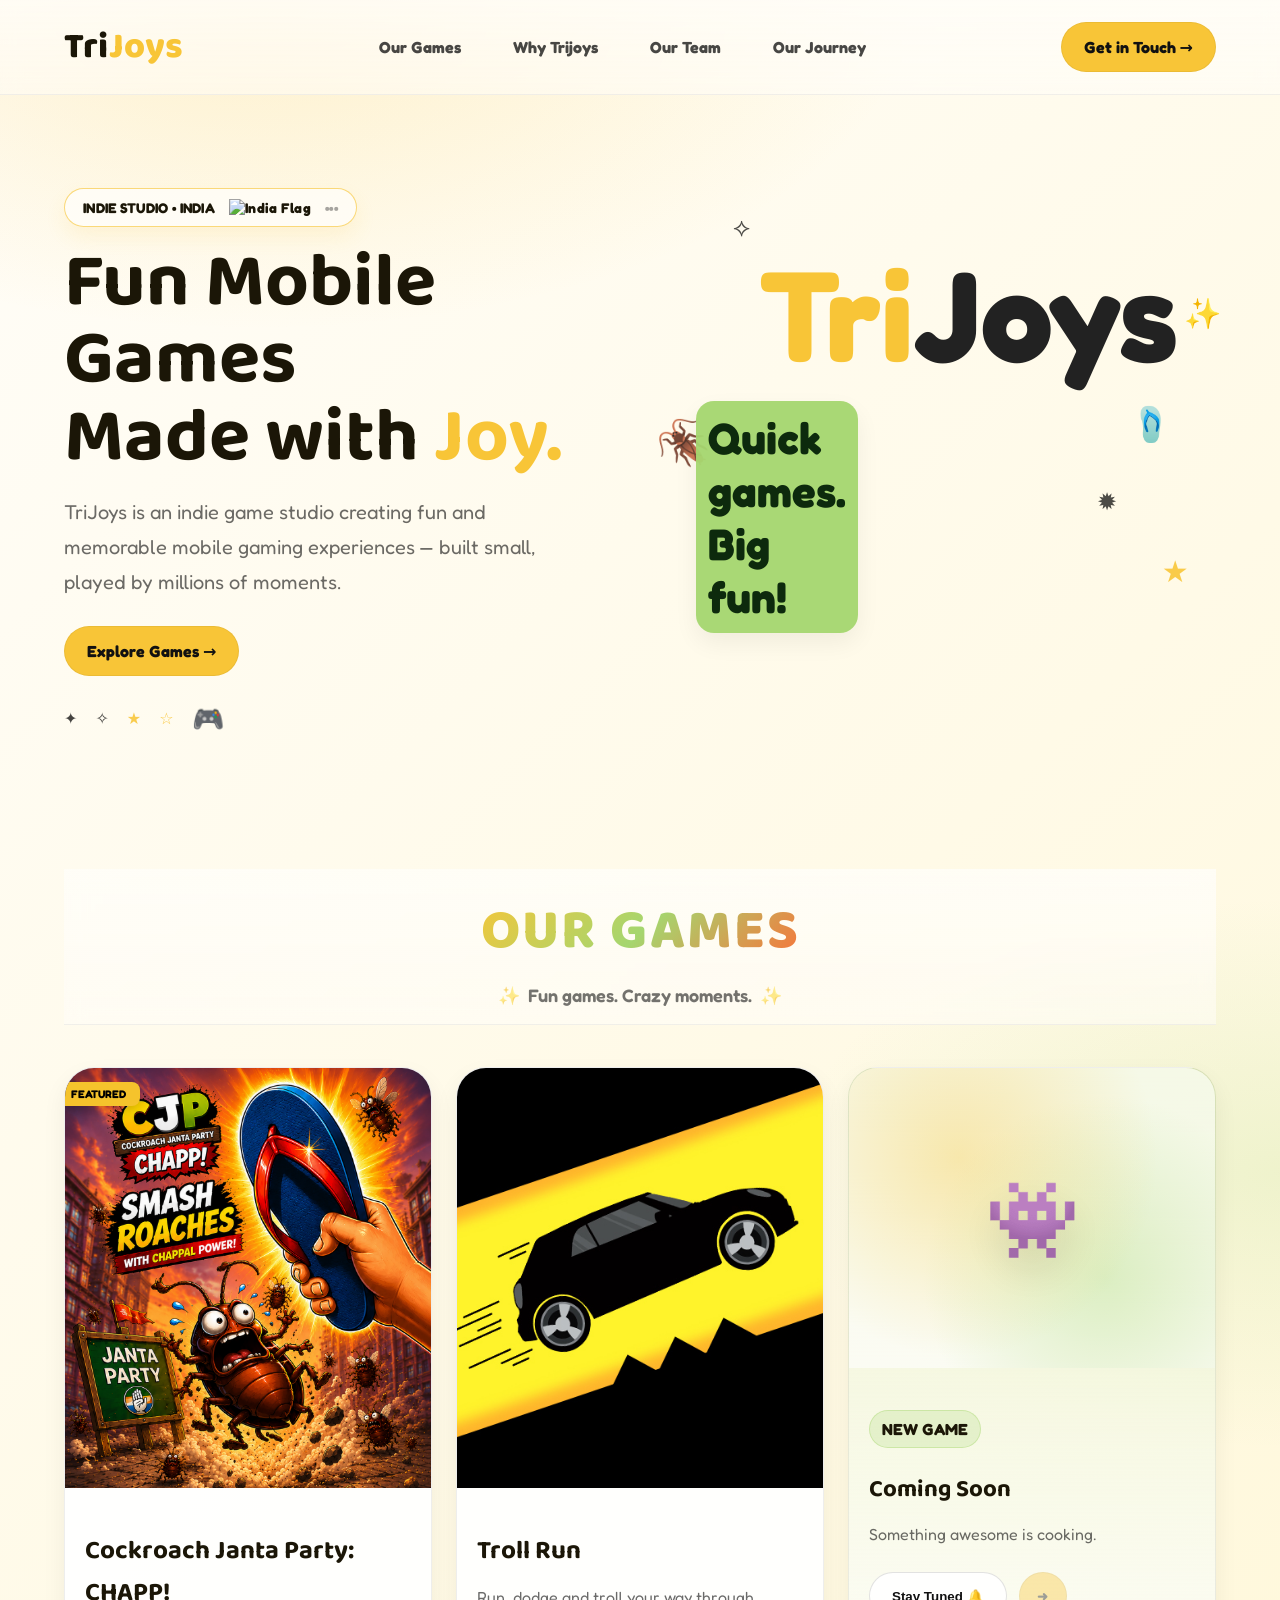
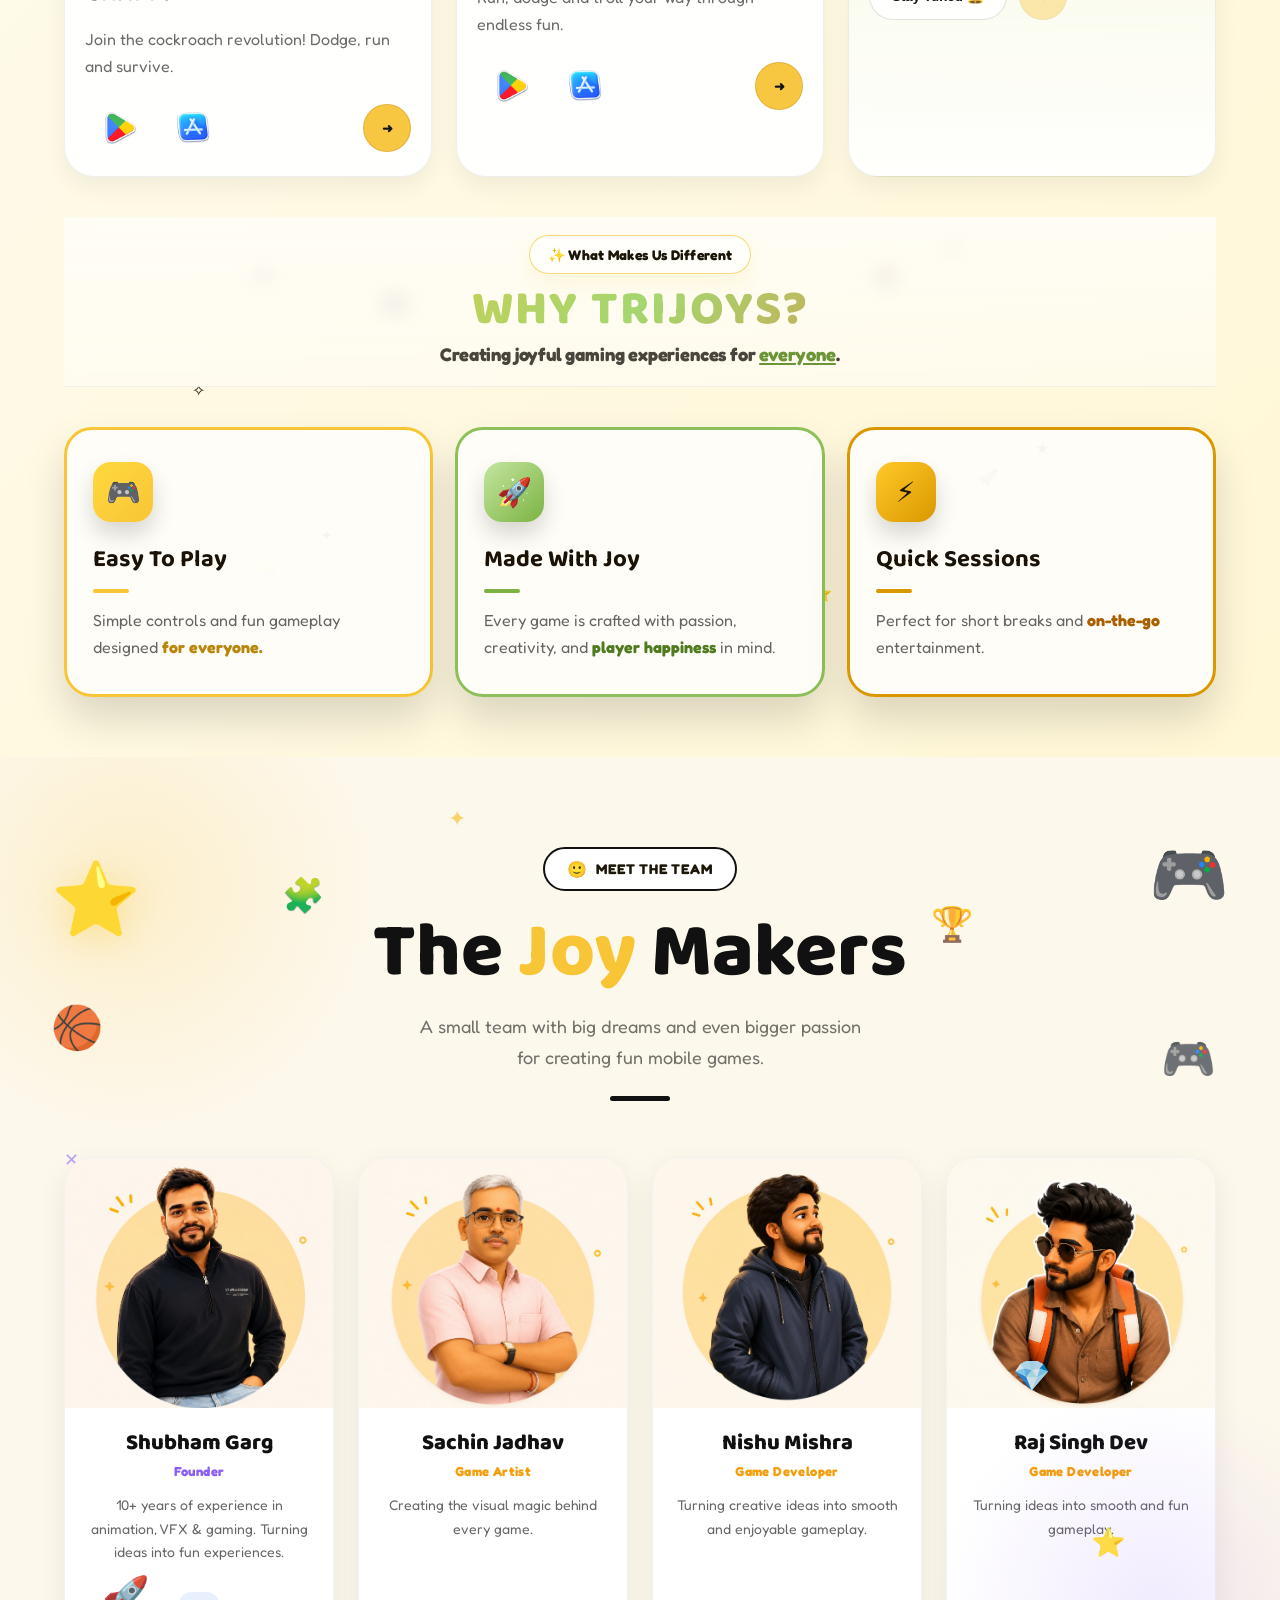
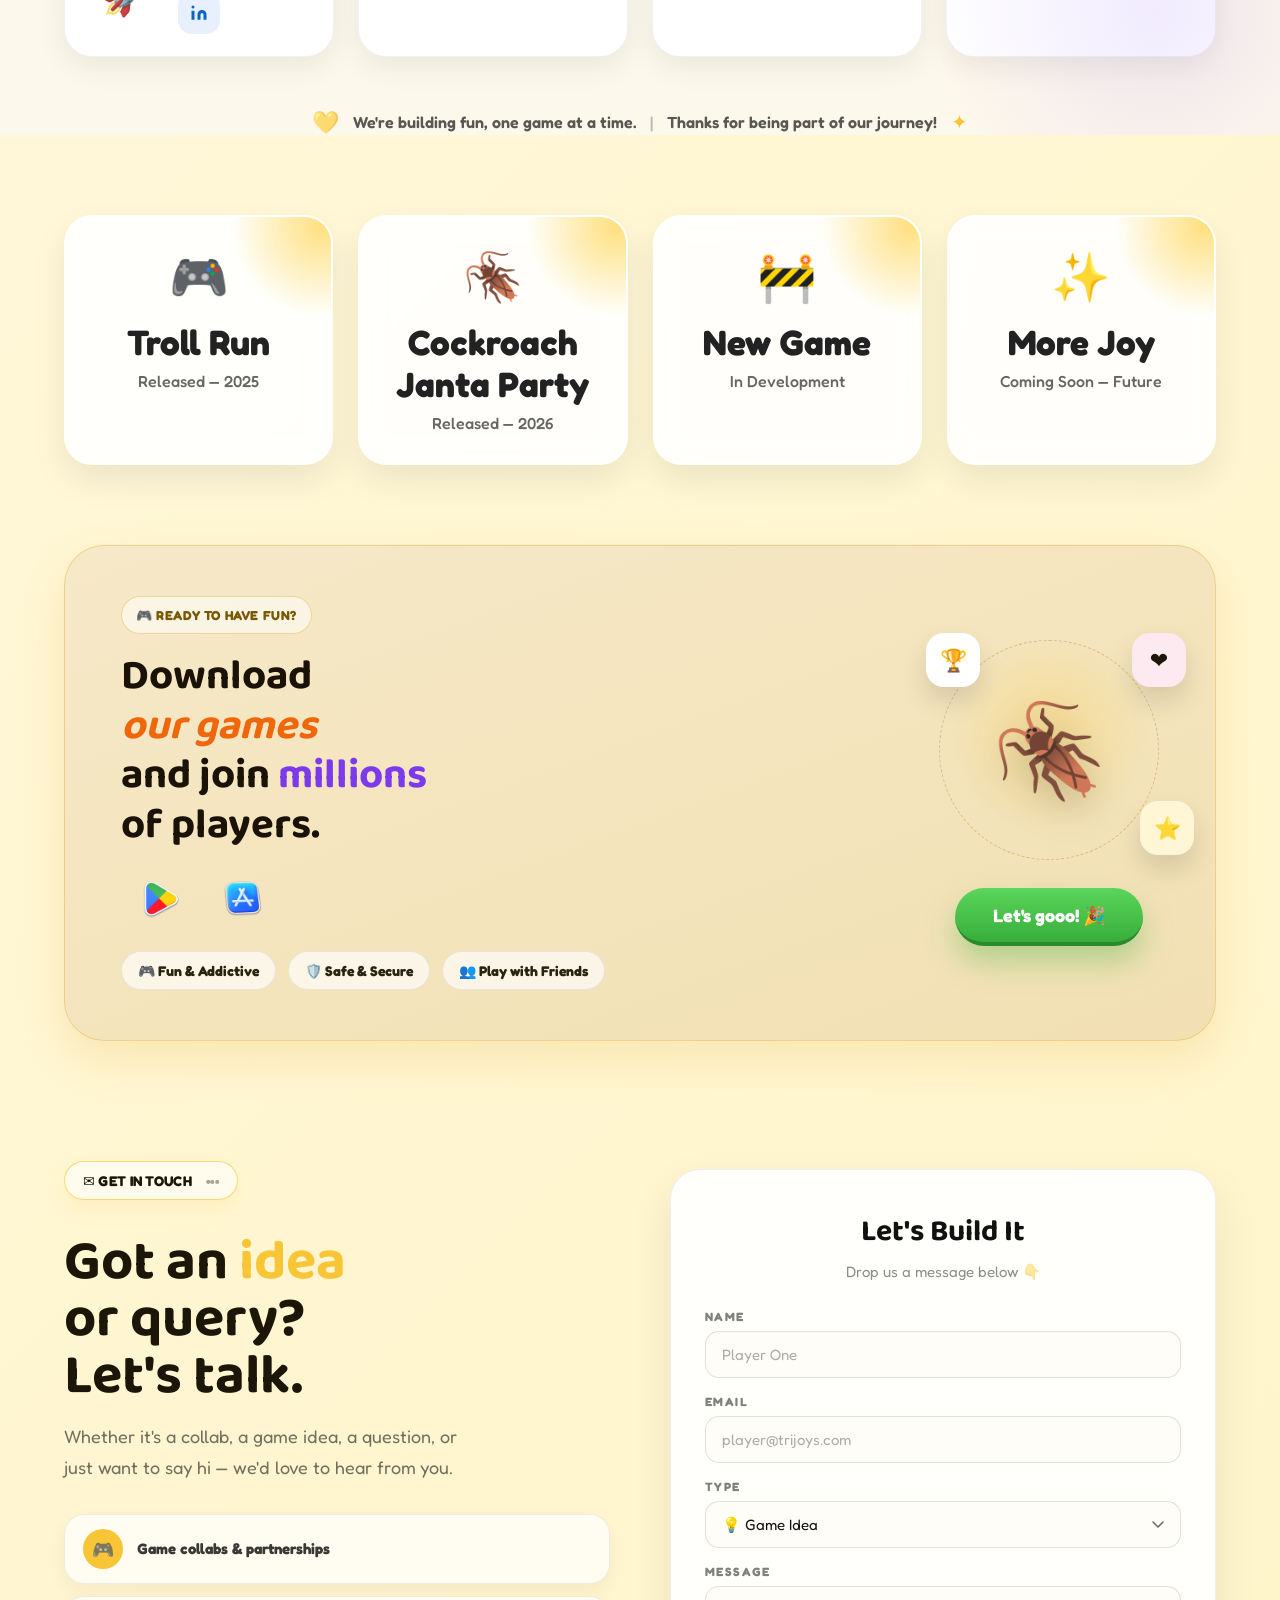
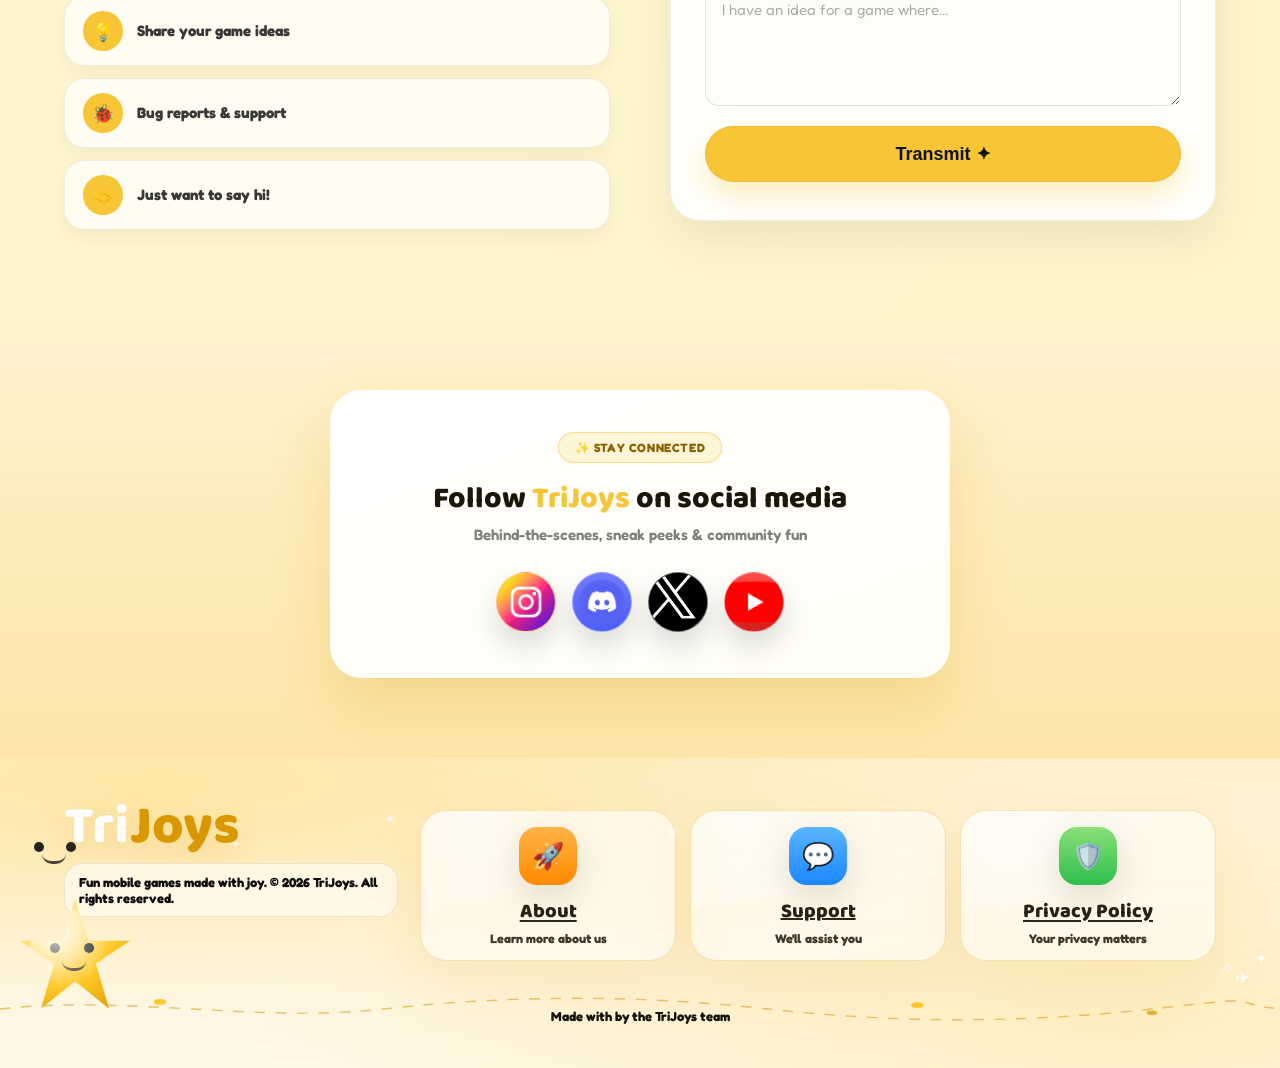
==== index.html @ 67539ba7 "Initial website upload" ====
<!DOCTYPE html>
<html lang="en">
<head>
  <meta charset="UTF-8" />
  <meta name="viewport" content="width=device-width, initial-scale=1.0" />
  <title>TriJoys — Fun Mobile Games Made with Joy</title>

  <meta name="description" content="TriJoys is an indie mobile game studio creating fun, quick games with big joy. Explore our featured games and join thousands of players." />
  <meta name="theme-color" content="#F8C537" />

  <link rel="stylesheet" href="css/style.css" />

  <link rel="preconnect" href="https://fonts.googleapis.com" />
  <link rel="preconnect" href="https://fonts.gstatic.com" crossorigin />
  <link href="https://fonts.googleapis.com/css2?family=Outfit:wght@400;500;600;700;800;900&family=Baloo+2:wght@400;500;600;700;800&family=Fredoka:wght@300;400;500;600;700&display=swap" rel="stylesheet" />
</head>
<body>
  <a class="skip-link" href="#games">Skip to content</a>

  <header>
    <div class="container navbar" aria-label="Primary navigation">
      <div class="logo" aria-label="TriJoys">
        Tri<span>Joys</span>
      </div>

      <nav class="menu" role="navigation">
        <a href="#games">Our Games</a>
        <a href="#why">Why Trijoys</a>
        <a href="#about-founder">Our Team</a>
        <a href="#stats-section">Our Journey</a>

        
      
      </nav>

      <a href="#contact-form" class="btn yellow nav-cta">Get in Touch →</a>
    </div>
  </header>

  <main>
    <section class="hero container" aria-label="TriJoys hero">
      <div class="hero-content" data-reveal>
      <div class="badge">
  INDIE STUDIO • INDIA
  <img src="https://flagcdn.com/w20/in.png" alt="India Flag" class="flag">
  <span class="badge-dots" aria-hidden="true">•••</span>
</div>

        <div class="hero-3d" aria-hidden="true">
          <div class="hero-3d-bg"></div>

          
        </div>

        <h1>
          Fun Mobile<br />
          Games<br />
          Made with <span class="joy">Joy.</span>
        </h1>


        <p>
          TriJoys is an indie game studio creating fun and memorable mobile
          gaming experiences — built small, played by millions of moments.
        </p>

        <div class="hero-buttons">
  <a href="#games" class="btn yellow">Explore Games →</a>
</div>

        <div class="hero-doodles" aria-hidden="true">
          <span class="sparkle s1">✦</span>
          <span class="sparkle s2">✧</span>
          <span class="star st1">★</span>
          <span class="star st2">☆</span>
          <span class="gamepad">🎮</span>
        </div>
      </div>

      <div class="hero-image" data-tilt data-reveal>
        
    <div class="hero-trijoys-logo">
        <span>Tri</span>Joys
    </div>

          <div class="floating cockroach">
            🪳
            <span class="bubble">Quick games. Big fun!</span>
          </div>

          <div class="floating slippers">🩴</div>
          <div class="floating starburst">✨</div>
          <div class="doodle doodle1">⟡</div>
          <div class="doodle doodle2">✹</div>
          <div class="doodle doodle3">★</div>
       
      </div>
    </section>

    <section id="games" class="games container" aria-label="Our games" data-reveal-group>
      <header class="section-head">
        <h2>OUR GAMES</h2>
        <p class="section-sub">Fun games. Crazy moments.</p>
      </header>

      <div class="games-grid">
        <article class="card game-card" aria-label="Cockroach Janta Party">
          <div class="card-art">
            <span class="featured-badge">Featured</span>
            <img src="assets/cjp.png" alt="Cockroach Janta Party artwork" />
          </div>
          <div class="card-body">
            <h3>Cockroach Janta Party: CHAPP!</h3>
            <p>Join the cockroach revolution! Dodge, run and survive.</p>

            <div class="stores">
              <a href="https://play.google.com/store/apps/details?id=com.Trijoys.CJP&pcampaignid=web_share" class="store-btn" aria-label="Get on Google Play">
                <img src="assets/ps.png" alt="Google Play" />
              </a>
              <a href="#" class="store-btn" aria-label="Download on the App Store">
                <img src="assets/ap.png" alt="App Store" />
              </a>
            </div>

            <div class="card-actions">
              <button class="circle-btn" aria-label="Open game">
                <span aria-hidden="true">➜</span>
              </button>
            </div>
          </div>
        </article>

        <article class="card game-card" aria-label="Troll Run">
          <div class="card-art">
            <img src="assets/Logo.jpg" alt="Troll Run artwork" />
          </div>
          <div class="card-body">
            <h3>Troll Run</h3>
            <p>Run, dodge and troll your way through endless fun.</p>

            <div class="stores">
              <a href="https://play.google.com/store/apps/details?id=com.Trijoys.TrollRun&pcampaignid=web_share" class="store-btn" aria-label="Get on Google Play">
                <img src="assets/ps.png" alt="Google Play" />
              </a>
              <a href="#" class="store-btn" aria-label="Download on the App Store">
                <img src="assets/ap.png" alt="App Store" />
              </a>
            </div>

            <div class="card-actions">
              <button class="circle-btn" aria-label="Open game">
                <span aria-hidden="true">➜</span>
              </button>
            </div>
          </div>
        </article>

        <article class="card game-card coming-soon" aria-label="New game coming soon">
          <div class="coming-art" aria-hidden="true">
            <div class="monster-silhouette">👾</div>
          </div>
          <div class="card-body coming-body">
            <div class="mini-tag">NEW GAME</div>
            <h3>Coming Soon</h3>
            <p>Something awesome is cooking.</p>

            <button class="btn white" type="button">Stay Tuned 🔔</button>

            <div class="card-actions">
              <button class="circle-btn" aria-label="Get notified">
                <span aria-hidden="true">➜</span>
              </button>
            </div>
          </div>
        </article>
      </div>
    </section>

    <section id="why" class="why" aria-label="Why TriJoys">
      <div class="why-glow" aria-hidden="true"></div>
      <div class="blob blob1"></div>
      <div class="blob blob2"></div>

      <div class="why-sparkles" aria-hidden="true">
        <span class="why-star ws1">★</span>
        <span class="why-star ws2">✦</span>
        <span class="why-star ws3">✧</span>
        <span class="why-star ws4">★</span>
        <span class="why-star ws5">✦</span>

        <span class="why-float wf1">🎮</span>
        <span class="why-float wf2">🕹️</span>
        <span class="why-float wf3">🚀</span>
        <span class="why-float wf4">💫</span>
        <span class="why-float wf5">⭐</span>
      </div>

      <div class="container">
        <header class="section-head center">
          <span class="badge why-badge">✨ What Makes Us Different</span>
          <h2 class="why-title">WHY <span class="grad-text">TRIJOYS?</span></h2>
          <p class="why-sub">Creating joyful gaming experiences for <span class="highlight">everyone</span>.</p>
        </header>

        <div class="why-grid">
          <div class="feature gold">
            <div class="feature-icon">🎮</div>
            <h3>Easy To Play</h3>
            <span class="accent-line"></span>
            <p>Simple controls and fun gameplay designed <span class="hl-gold">for everyone.</span></p>
          </div>

          <div class="feature green">
            <div class="feature-icon">🚀</div>
            <h3>Made With Joy</h3>
            <span class="accent-line"></span>
            <p>Every game is crafted with passion, creativity, and <span class="hl-green">player happiness</span> in mind.</p>
          </div>

          <div class="feature amber">
            <div class="feature-icon">⚡</div>
            <h3>Quick Sessions</h3>
            <span class="accent-line"></span>
            <p>Perfect for short breaks and <span class="hl-amber">on-the-go</span> entertainment.</p>
          </div>
        </div>
      </div>
    </section>

    <section id="about-founder" class="joy-makers-section" aria-label="Meet the team">
<span class="jm-float jm-ball">🏀</span>
<span class="jm-float jm-controller">🎮</span>
<span class="jm-float jm-rocket">🚀</span>
<span class="jm-float jm-star2">⭐</span>
<span class="jm-float jm-cube">🧩</span>
<span class="jm-float jm-trophy">🏆</span>

<span class="jm-float jm-gem">💎</span>
      <span class="jm-deco jm-star-left" aria-hidden="true">⭐</span>
      <span class="jm-deco jm-gamepad-right" aria-hidden="true">🎮</span>
      <span class="jm-deco jm-dot jm-dot1" aria-hidden="true"></span>
      <span class="jm-deco jm-dot jm-dot2" aria-hidden="true"></span>
      <span class="jm-deco jm-dot jm-dot3" aria-hidden="true"></span>
      <span class="jm-deco jm-dot jm-dot4" aria-hidden="true"></span>
      <span class="jm-deco jm-x jm-x1" aria-hidden="true">✕</span>
      <span class="jm-deco jm-x jm-x2" aria-hidden="true">✕</span>
      <span class="jm-deco jm-spark jm-spark1" aria-hidden="true">✦</span>
      <span class="jm-deco jm-spark jm-spark2" aria-hidden="true">✦</span>

      <div class="container">
        <div class="jm-header">
          <div class="jm-kicker">
            <span class="jm-kicker-emoji">🙂</span> MEET THE TEAM
          </div>
          <h2 class="jm-title">The <span class="jm-joy">Joy</span> Makers</h2>
          <p class="jm-sub">A small team with big dreams and even bigger passion<br>for creating fun mobile games.</p>
          <div class="jm-divider" aria-hidden="true"></div>
        </div>

        <div class="jm-grid">

          <div class="jm-card">
            <div class="jm-avatar-wrap">
              <img src="assets/1.jpeg" alt="Shubham Garg" class="jm-avatar" />
            </div>
            <div class="jm-card-body">
              <h3 class="jm-name">Shubham Garg</h3>
              <span class="jm-role" style="color:#8B5CF6;">Founder </span>
              <p class="jm-desc">10+ years of experience in animation, VFX &amp; gaming. Turning ideas into fun experiences.</p>
              <div class="jm-socials">
                <a href="https://www.linkedin.com/in/shubham-garg-95734810b?utm_source=share_via&utm_content=profile&utm_medium=member_ios" class="jm-social-btn jm-linkedin" aria-label="LinkedIn" target="_blank" rel="noopener">
                  <svg viewBox="0 0 24 24" fill="currentColor" width="18" height="18"><path d="M16 8a6 6 0 016 6v7h-4v-7a2 2 0 00-2-2 2 2 0 00-2 2v7h-4v-7a6 6 0 016-6zM2 9h4v12H2z"/><circle cx="4" cy="4" r="2"/></svg>
                </a>
              </div>
            </div>
          </div>

          <div class="jm-card">
            <div class="jm-avatar-wrap">
              <img src="assets/4.jpeg" alt="Sachin" class="jm-avatar" />
            </div>
            <div class="jm-card-body">
              <h3 class="jm-name">Sachin Jadhav
</h3>
              <span class="jm-role" style="color:#F59E0B;">Game Artist</span>
              <p class="jm-desc">Creating the visual magic behind every game.</p>
              <div class="jm-socials">
                
                
              </div>
            </div>
          </div>

          <div class="jm-card jm-card-featured">
            <div class="jm-avatar-wrap">
              <img src="assets/3.jpeg" alt="Nishu" class="jm-avatar" />
            </div>
            <div class="jm-card-body">
              <h3 class="jm-name">Nishu Mishra</h3>
              <span class="jm-role" style="color:#F59E0B;">Game Developer</span>
              <p class="jm-desc">Turning creative ideas into smooth and enjoyable gameplay.</p>
              <div class="jm-socials">
                
              </div>
            </div>
          </div>

          <div class="jm-card">
            <div class="jm-avatar-wrap">
              <img src="assets/2.jpeg" alt="Raj" class="jm-avatar" />
            </div>
            <div class="jm-card-body">
              <h3 class="jm-name">Raj Singh Dev</h3>
              <span class="jm-role" style="color:#F59E0B;">Game Developer</span>
              <p class="jm-desc">Turning ideas into smooth and fun gameplay.</p>
              <div class="jm-socials">
               
              </div>
            </div>
          </div>

          </div>

        <div class="jm-footer-bar">
          <span class="jm-footer-heart">💛</span>
          <span>We're building fun, one game at a time.</span>
          <span class="jm-footer-sep">|</span>
          <span>Thanks for being part of our journey!</span>
          <span class="jm-footer-spark">✦</span>
        </div>
      </div>
    </section>
    <section id="stats-section" class="stats-section" aria-label="TriJoys journey">
      <div class="stat-card">
        <div class="stat-emoji">🎮</div>
        <div class="stat-num">Troll Run</div>
        <div class="stat-plus">Released — 2025</div>
      </div>

      <div class="stat-card">
        <div class="stat-emoji">🪳</div>
        <div class="stat-num">Cockroach<br>Janta Party</div>
        <div class="stat-plus">Released — 2026</div>
      </div>

      <div class="stat-card">
        <div class="stat-emoji">🚧</div>
        <div class="stat-num">New Game</div>
        <div class="stat-plus">In Development</div>
      </div>

      <div class="stat-card">
        <div class="stat-emoji">✨</div>
        <div class="stat-num">More Joy</div>
        <div class="stat-plus">Coming Soon — Future</div>
      </div>
    </section>

    <section class="cta container" aria-label="Download games call to action" data-reveal>
      <div class="cta-copy">
        <div class="cta-kicker">🎮 READY TO HAVE FUN?</div>
        <h2>
          Download<br>
          <span class="cta-orange">our games</span><br>
          and join <span class="cta-purple">millions</span><br>
          of players.
        </h2>
        <div class="stores stores-cta">
          <a href="#" class="store-btn" aria-label="Get on Google Play">
            <img src="assets/ps.png" alt="Google Play" />
          </a>
          <a href="#" class="store-btn" aria-label="Download on the App Store">
            <img src="assets/ap.png" alt="App Store" />
          </a>
        </div>

        <div class="cta-features">
          <span class="cta-feature">🎮 Fun &amp; Addictive</span>
          <span class="cta-feature">🛡️ Safe &amp; Secure</span>
          <span class="cta-feature">👥 Play with Friends</span>
        </div>
      </div>

      <div class="cta-mascot-wrap">
        <div class="cta-mascot" aria-hidden="true">
          <div class="mascot">🪳</div>
          <div class="float-badge fb-trophy">🏆</div>
          <div class="float-badge fb-heart">❤️</div>
          <div class="float-badge fb-star">⭐</div>
        </div>

        <a href="#games" class="cta-go">Let's gooo! 🎉</a>
      </div>
    </section>

    <section id="contact-form" class="contact-section container" aria-label="Contact TriJoys">
      <div class="contact-inner">

        <div class="contact-left" data-reveal>
          <div class="badge">✉️ GET IN TOUCH <span class="badge-dots">•••</span></div>
          <h2>Got an <span class="joy">idea</span><br>or query?<br>Let's talk.</h2>
          <p>Whether it's a collab, a game idea, a question, or just want to say hi — we'd love to hear from you.</p>

          <div class="contact-info-row">
            <div class="contact-info-item">
              <div class="ci-icon">🎮</div>
              <span>Game collabs &amp; partnerships</span>
            </div>
            <div class="contact-info-item">
              <div class="ci-icon">💡</div>
              <span>Share your game ideas</span>
            </div>
            <div class="contact-info-item">
              <div class="ci-icon">🐞</div>
              <span>Bug reports &amp; support</span>
            </div>
            <div class="contact-info-item">
              <div class="ci-icon">🤝</div>
              <span>Just want to say hi!</span>
            </div>
          </div>
        </div>

        <div class="contact-card" data-reveal>
          <h3>Let's Build It</h3>
          <p class="contact-card-sub">Drop us a message below 👇</p>

          <div id="contact-success" class="contact-success" style="display:none;">
            <div class="success-icon">🎉</div>
            <h4>Message Transmitted!</h4>
            <p>Thanks for reaching out — Shubham will get back to you soon.</p>
          </div>

          <div id="contact-fields">
            <label class="cf-label" for="cf-name">Name</label>
            <input class="cf-input" id="cf-name" type="text" placeholder="Player One" required />

            <label class="cf-label" for="cf-email">Email</label>
            <input class="cf-input" id="cf-email" type="email" placeholder="player@trijoys.com" required />

            <label class="cf-label" for="cf-type">Type</label>
            <select class="cf-input cf-select" id="cf-type">
              <option value="Idea">💡 Game Idea</option>
              <option value="Query">❓ General Query</option>
              <option value="Collab">🤝 Collaboration</option>
              <option value="Bug">🐞 Bug Report</option>
              <option value="Other">✉️ Other</option>
            </select>

            <label class="cf-label" for="cf-message">Message</label>
            <textarea class="cf-input cf-textarea" id="cf-message" placeholder="I have an idea for a game where..." required></textarea>

            <div class="cf-error" id="cf-error" style="display:none;">Please fill in all fields before transmitting.</div>

            <button class="btn yellow cf-submit" id="cf-btn" type="button" onclick="transmitMessage()">
              Transmit ✦
            </button>
          </div>
        </div>

      </div>
    </section>
    </main>
<section class="social-banner" aria-label="Follow TriJoys on social media">
  <div class="social-banner-box">
    <span class="social-banner-kicker">✨ STAY CONNECTED</span>
    <h3 class="social-banner-title">Follow <span class="joy">TriJoys</span> on social media</h3>
    <p class="social-banner-sub">Behind-the-scenes, sneak peeks &amp; community fun</p>

    <div class="social-banner-icons">
      <a href="https://www.instagram.com/trijoysgames?utm_source=qr" class="social-btn s-instagram" aria-label="Instagram" target="_blank" rel="noopener">
        <img src="assets/instagram.png" alt="" />
      </a>
      <a href="https://discord.gg/AEKZzGECy" class="social-btn s-discord" aria-label="Discord" target="_blank" rel="noopener">
        <img src="assets/discord.png" alt="" />
      </a>
      <a href="https://x.com/trijoysstudio?s=11&t=XOsL5dLUjHVn2_6w5V9Z0A" class="social-btn s-x" aria-label="X" target="_blank" rel="noopener">
        <img src="assets/X.png" alt="" />
      </a>
      <a href="https://youtube.com/@trijoys?si=FB_z81JFDtcihHv7" class="social-btn s-youtube" aria-label="YouTube" target="_blank" rel="noopener">
        <img src="assets/youtube.png" alt="" />
      </a>
    </div>
  </div>
</section>
  <footer id="site-footer" aria-label="Footer" class="sunny-footer">
    <div class="sunny-wrap">
      <span class="sp p1" aria-hidden="true">✦</span>
      <span class="sp p2" aria-hidden="true">✧</span>
      <span class="sp p3" aria-hidden="true">★</span>
      <span class="sp p4" aria-hidden="true">✦</span>

      <div class="mascot-left" aria-hidden="true">
        <div class="star-mascot">
          <div class="star-face">
            <span class="star-eye" style="left:30px; top:44px"></span>
            <span class="star-eye" style="left:64px; top:44px"></span>
            <span class="star-mouth"></span>
          </div>
        </div>
      </div>

      <div class="star-face">
        <span class="star-eye" style="left:34px; top:50px"></span>
        <span class="star-eye" style="left:66px; top:50px"></span>
        <span class="star-mouth"></span>
      </div>

      <div class="mascot-right" aria-hidden="true">
        <div class="paper-plane">✈</div>
        <div class="near-spark sA">✦</div>
        <div class="near-spark sB">✧</div>
      </div>

      <div class="container">
        <div class="sunny-grid">
          <div class="brand-block">
            <div class="brand-logo">
              <span class="brand-tri">Tri</span><span class="brand-joys">Joys</span>
            </div>
            <div class="brand-tag">
              Fun mobile games made with joy. © <span id="year">2026</span> TriJoys. All rights reserved.
            </div>
          </div>

          <div class="badge-row" role="navigation" aria-label="Footer links">

            <div class="icon-badge">
              <div class="icon-circle b-orange">🚀</div>
              <div class="icon-head"><a href="about.html">About</a></div>
              <div class="icon-sub">Learn more about us</div>
            </div>

            <a href="https://mail.google.com/mail/?view=cm&amp;to=founder@trijoys.com&amp;su=TriJoys+Support" target="_blank" rel="noopener" class="icon-badge icon-badge-clickable" aria-label="Get support — opens Gmail">
              <div class="icon-circle b-blue">💬</div>
              <div class="icon-head"><u>Support</u></div>
              <div class="icon-sub">We'll assist you</div>
            </a>

            <div class="icon-badge">
              <div class="icon-circle b-green">🛡️</div>
              <div class="icon-head"><a href="privacy.html">Privacy Policy</a></div>
              <div class="icon-sub">Your privacy matters</div>
            </div>

            

          </div>

          </div>

        <svg class="wavy-line" viewBox="0 0 1200 80" preserveAspectRatio="none" aria-hidden="true">
          <path d="M0 40 C 120 10, 240 70, 360 40 S 600 10, 720 40 S 960 70, 1080 40 S 1140 25, 1200 40" fill="none" stroke="#D99800" stroke-width="3" stroke-dasharray="10 10" opacity="0.55"/>
          <circle cx="150" cy="25" r="6" fill="#FFC929"/>
          <circle cx="520" cy="55" r="5" fill="#FFF8E7" opacity="0.9"/>
          <circle cx="860" cy="32" r="6" fill="#FFC929"/>
          <circle cx="1080" cy="48" r="5" fill="#D99800" opacity="0.7"/>
        </svg>

        <div class="footer-credit">
          Made with <span class="heart"></span> by the TriJoys team
        </div>
      </div>
    </div>
  </footer>

  <script>document.getElementById('year').textContent = new Date().getFullYear();</script>
  <script src="js/script.js"></script>

  <script src="https://cdn.jsdelivr.net/npm/@emailjs/browser@4/dist/email.min.js"></script>
  <script>
    var EMAILJS_PUBLIC_KEY  = 'fcZME6Z0Zyjw0skA8';
    var EMAILJS_SERVICE_ID  = 'service_ox9bxql';
    var EMAILJS_TEMPLATE_ID = 'template_4qlhfvr';

    emailjs.init({ publicKey: EMAILJS_PUBLIC_KEY });

    function transmitMessage() {
      var name    = document.getElementById('cf-name').value.trim();
      var email   = document.getElementById('cf-email').value.trim();
      var message = document.getElementById('cf-message').value.trim();
      var errEl   = document.getElementById('cf-error');
      var btn     = document.getElementById('cf-btn');

      if (!name || !email || !message) {
        errEl.textContent = 'Please fill in all fields before transmitting.';
        errEl.style.display = 'block';
        return;
      }

      if (!/^[^\s@]+@[^\s@]+\.[^\s@]+$/.test(email)) {
        errEl.textContent = 'Please enter a valid email address.';
        errEl.style.display = 'block';
        return;
      }

      errEl.style.display = 'none';

      btn.textContent = 'Transmitting... ⏳';
      btn.disabled = true;
      btn.style.opacity = '0.75';

      var templateParams = {
        title:   'New Contact Message',
        name:    name,
        email:   email,
        time:    new Date().toLocaleString(),
        message: message
      };

      emailjs.send(EMAILJS_SERVICE_ID, EMAILJS_TEMPLATE_ID, templateParams)
        .then(function() {
          document.getElementById('contact-fields').style.display = 'none';
          document.getElementById('contact-success').style.display = 'flex';
        })
        .catch(function(error) {
          btn.textContent = 'Transmit ✦';
          btn.disabled = false;
          btn.style.opacity = '1';
          errEl.textContent = 'Oops! Something went wrong. Please try again or email us directly at founder@trijoys.com';
          errEl.style.display = 'block';
          console.error('EmailJS error:', error);
        });
    }
  </script>

</body>
</html>
---- css/style.css ----
@import url('https://fonts.googleapis.com/css2?family=Baloo+2:wght@400;500;600;700;800&family=Fredoka:wght@300;400;500;600;700&display=swap');

:root{
  --bg: #FFFDF8;
  --primary: #F8C537;
  --secondary: #A5D66F;
  --ink: #111;
  --muted: #5a5a5a;
  --card: #ffffff;
  --shadow: 0 18px 45px rgba(17,17,17,.08);
  --shadow-soft: 0 10px 25px rgba(0,0,0,.06);
  --radius-xl: 40px;
  --radius-lg: 30px;
  --radius-md: 20px;
  --radius-sm: 16px;
}

*{ box-sizing: border-box; margin: 0; padding: 0; }

hhtml{ scroll-behavior: smooth; }
#games,
#about-founder{
  scroll-margin-top: 40px;
}

#why {
  scroll-margin-top: 0px; 
}

#stats-section{
  scroll-margin-top: 200px;
}
body{
  font-family: 'Fredoka', system-ui, -apple-system, Segoe UI, Roboto, Arial, sans-serif;
  background: radial-gradient(1200px 600px at 20% 0%, rgba(248,197,55,.22), transparent 55%),
              radial-gradient(900px 500px at 100% 20%, rgba(165,214,111,.18), transparent 55%),
              linear-gradient(135deg, #fffdf8, #fff7d6, #fff4c7);
  color: var(--ink);
  overflow-x: hidden;
}

img{ max-width: 100%; height: auto; }

.container{
  width: 90%;
  max-width: 1200px;
  margin: 0 auto;
}

.skip-link{
  position: absolute;
  left: -999px;
  top: 10px;
  background: var(--primary);
  color: #111;
  padding: 12px 16px;
  border-radius: 999px;
  z-index: 1000;
  font-weight: 800;
}
.skip-link:focus{ left: 16px; }
/* ===== LOGO SCENE HERO ===== */
.badge-color-dots {
  display: inline-flex; gap: 5px; align-items: center;
}
.bcd { width: 9px; height: 9px; border-radius: 50%; }
.bcd1 { background: #FF6B9D; }
.bcd2 { background: #A855F7; }
.bcd3 { background: #22C55E; }

.logo-scene {
  width: min(520px, 100%);
  height: 460px;
  position: relative;
}

/* Pastel circles */
.lsc-circle { position: absolute; border-radius: 50%; }
.lsc-c1 { width:165px;height:165px;background:#F5E6B2;top:18px;left:75px;  animation:bob 6s ease-in-out infinite; }
.lsc-c2 { width:122px;height:122px;background:#D4EDBA;top:38px;left:220px; animation:bob 5s ease-in-out infinite .4s; }
.lsc-c3 { width:134px;height:134px;background:#E8D5F5;bottom:55px;right:75px; animation:bob 7s ease-in-out infinite .6s; }
.lsc-c4 { width:82px; height:82px; background:#D4EDBA;bottom:18px;left:135px; animation:bob 5.5s ease-in-out infinite .2s; }
.lsc-c5 { width:58px; height:58px; background:#F5E6B2;bottom:105px;left:55px; animation:bob 4.5s ease-in-out infinite 1s; }

/* Big logo */
/* FIND THIS: */
.lsc-logo-wrap {
  position: absolute;
  bottom: 105px; left: 50%; transform: translateX(-46%);
  z-index: 5;
  animation: bob 5s ease-in-out infinite .3s;
}
.lsc-logo {
  font-family: 'Baloo 2', cursive;
  font-weight: 900;
  font-size: 100px;
  line-height: 1;
  letter-spacing: -2px;
  white-space: nowrap;
}
.lsc-tri  { color: #111; }
.lsc-joys { color: #F8C537; }

/* REPLACE WITH: */
.lsc-logo-wrap {
  position: absolute;
  top: 50%;
  left: 50%;
  transform: translate(-42%, -38%);
  z-index: 5;
  animation: bob 5s ease-in-out infinite .3s;
  text-align: center;
}
.lsc-logo {
  font-family: 'Baloo 2', cursive;
  font-weight: 900;
  font-size: 118px;
  line-height: 1;
  letter-spacing: -3px;
  white-space: nowrap;
  filter: drop-shadow(0 6px 0 rgba(0,0,0,0.08));
}
.lsc-tri  {
  color: #111;
  -webkit-text-stroke: 2px rgba(255,255,255,0.4);
  paint-order: stroke fill;
}
.lsc-joys {
  color: #F8C537;
  -webkit-text-stroke: 2px rgba(255,255,255,0.5);
  paint-order: stroke fill;
  text-shadow: 0 8px 24px rgba(248,197,55,0.45);
}
.lsc-gem  { font-size: 28px; vertical-align: super; margin-left: 2px; }
.lsc-logo-star { font-size: 30px; position: absolute; top: -16px; left: 200px; }
.lsc-shine {
  position: absolute; font-size: 24px; color: #F8C537;
  font-weight: 900; animation: bob 3s ease-in-out infinite;
}
.lsc-sh1 { left: -24px; top: 50%; transform: translateY(-50%); }
.lsc-sh2 { right: -28px; top: 50%; transform: translateY(-50%); }

/* Floating objects */
.lsc-obj { position: absolute; z-index: 6; pointer-events: none; animation: bob 4s ease-in-out infinite; }
.lo-ctrl  { font-size: 64px; top: 6px;   right: 0;    animation-delay: .2s; }
.lo-bball { font-size: 56px; top: 58px;  left: 16px;  animation-delay: .5s; }
.lo-bug   { font-size: 54px; bottom: 48px; left: 76px; animation-delay: .8s; }
.lo-slip  { font-size: 52px; bottom: 38px; right: 55px; animation-delay: .4s; }

/* Scattered dots */
.lsc-dot { position: absolute; border-radius: 50%; z-index: 4; animation: bob 5s ease-in-out infinite; }
.ld1 { width:10px;height:10px;background:#A855F7;top:118px;left:48px;  animation-delay:.3s; }
.ld2 { width:8px; height:8px; background:#22C55E;top:198px;left:178px; animation-delay:.7s; }
.ld3 { width:10px;height:10px;background:#FF6B9D;top:78px; right:118px; animation-delay:.1s; }
.ld4 { width:8px; height:8px; background:#F8C537;bottom:138px;right:18px; animation-delay:.9s; }
.ld5 { width:7px; height:7px; background:#60C8F5;bottom:78px;right:158px; animation-delay:.5s; }
.ld6 { width:9px; height:9px; background:#FF6B9D;bottom:198px;left:28px; animation-delay:1.1s; }

/* Mini stars */
.lsc-star { position: absolute; z-index: 4; animation: bob 4.5s ease-in-out infinite; }
.ls1 { font-size:16px;color:#FF6B9D;top:48px; left:168px; animation-delay:.3s; }
.ls2 { font-size:14px;color:#F8C537;top:28px; right:158px; animation-delay:.7s; }
.ls3 { font-size:18px;color:#A855F7;top:158px;right:38px;  animation-delay:.4s; }
.ls4 { font-size:13px;color:#22C55E;bottom:158px;right:108px; animation-delay:.9s; }
.ls5 { font-size:20px;color:#F8C537;bottom:98px; right:28px; animation-delay:1.2s; }
.ls6 { font-size:14px;color:#60C8F5;top:278px; left:38px;  animation-delay:.6s; }

@media (max-width: 980px) {
  .logo-scene { height: 360px; }
  .lsc-logo { font-size: 72px; }
  .lo-ctrl { font-size: 48px; } .lo-bball { font-size: 42px; }
  .lo-bug  { font-size: 40px; } .lo-slip  { font-size: 38px; }
}
@media (max-width: 520px) {
  .logo-scene { height: 280px; }
  .lsc-logo { font-size: 52px; }
}
/* ===== END LOGO SCENE ===== */


h1,h2,h3{ font-family: 'Baloo 2', cursive; }

a{ color: inherit; }

header{
  padding: 18px 0;
  position: sticky;
  top: 0;
  z-index: 20;
  backdrop-filter: blur(10px);
  background: linear-gradient(to bottom, rgba(255,253,248,.85), rgba(255,253,248,.55));
  border-bottom: 1px solid rgba(17,17,17,.06);
}

.navbar{
  display: flex;
  justify-content: space-between;
  align-items: center;
  gap: 18px;
}

.menu{
  display: flex;
  gap: 28px;
  align-items: center;
}

.menu a{
  text-decoration: none;
  font-weight: 700;
  color: rgba(0,0,0,.72);
  padding: 10px 12px;
  border-radius: 999px;
  transition: transform .15s ease, background .15s ease;
}
.menu a:hover{
  background: rgba(248,197,55,.18);
  transform: translateY(-1px);
}

.btn{
  padding: 14px 22px;
  border-radius: 999px;
  text-decoration: none;
  font-weight: 800;
  display: inline-flex;
  align-items: center;
  gap: 10px;
  border: 1px solid transparent;
  transition: transform .18s ease, box-shadow .18s ease, background .18s ease;
}

.btn:hover{
  transform: translateY(-2px) scale(1.01);
  box-shadow: 0 14px 28px rgba(0,0,0,.08);
}

.btn:active{ transform: translateY(-1px) scale(.99); }

.btn.yellow{
  background: var(--primary);
  color: #111;
  border-color: rgba(0,0,0,.05);
}

.btn.white{
  background: rgba(255,255,255,.9);
  border-color: rgba(17,17,17,.12);
  color: #111;
}

/* HERO */
./* ================= HERO ================= */

.hero{
  display:flex;
  align-items:center;
  justify-content:space-between;
  gap:54px;
  padding:68px 0 36px;
  position:relative;
}

.hero-content{
  position:relative;
  flex:1;
  z-index:2;
}

/* HERO BRAND LOGO */
.hero-brand-logo{
  font-family:'Baloo 2',cursive;
  font-weight:900;
  font-size:52px;
  line-height:1;
  letter-spacing:-1px;
  margin-bottom:14px;
  color:#111;
}

.hero-brand-logo span{
  color:var(--primary);
  text-shadow:0 4px 18px rgba(248,197,55,.45);
}

/* Badge */
.badge{
  display:inline-flex;
  align-items:center;
  gap:14px;
  padding:10px 18px;
  border-radius:999px;
  border:1px solid rgba(248,197,55,.65);
  background:rgba(255,255,255,.6);
  font-weight:900;
  letter-spacing:.3px;
  box-shadow:0 10px 20px rgba(248,197,55,.12);
  margin-bottom:18px;
  font-size:14px;
}

.badge-dots{
  color:rgba(0,0,0,.35);
  font-weight:900;
}

/* Heading */
.hero h1{
  font-size:76px;
  line-height:1.02;
  margin-bottom:18px;
}

.hero h1 .joy{
  color:var(--primary);
}

/* Text */
.hero p{
  font-size:20px;
  line-height:1.75;
  color:rgba(0,0,0,.58);
  margin-bottom:26px;
  max-width:520px;
}

/* Buttons */
.hero-buttons{
  display:flex;
  gap:14px;
  flex-wrap:wrap;
}

/* Doodles */
.hero-doodles{
  margin-top:22px;
  position:relative;
  height:40px;
  display:flex;
  gap:18px;
  align-items:center;
}

.sparkle{
  color:rgba(0,0,0,.75);
  filter:drop-shadow(0 8px 12px rgba(0,0,0,.08));
}

.star{
  color:rgba(248,197,55,.9);
}

.gamepad{
  font-size:26px;
}

/* RIGHT SIDE */
.hero-image{
  flex:1;
  position:relative;
  min-height:600px;
  display:flex;
  align-items:center;
  justify-content:center;
}
.hero-trijoys-logo{
  position:absolute;
  left:55%;
  top:25%;
  transform:translate(-50%,-50%);

  font-family:'Fredoka', sans-serif;
  font-size:clamp(90px,10vw,180px);
  font-weight:900;

  color:rgba(0,0,0,.58); /* darker */

  text-shadow:
  none;
color:#222;
  z-index:50;
  pointer-events:none;
  user-select:none;
 animation:logoTilt 3s ease-in-out infinite;
transform-origin:center center;
}

.hero-trijoys-logo span{
   color:var(--primary);/* brighter yellow */
}@keyframes logoTilt{
  0%,100%{
    transform:translate(-50%,-50%) rotate(-1.5deg);
  }

  50%{
    transform:translate(-50%,-50%) rotate(1.5deg);
  }
}
/* ================= RESPONSIVE ================= */

@media(max-width:1024px){

  .hero{
    flex-direction:column;
    text-align:center;
  }

  .hero p{
    margin-left:auto;
    margin-right:auto;
  }

  .hero-buttons{
    justify-content:center;
  }

  .hero-doodles{
    justify-content:center;
  }

  .hero-image{
    min-height:450px;
  }

  .hero-trijoys-logo{
    font-size:110px;
  }
}

@media(max-width:768px){

  .hero h1{
    font-size:52px;
  }

  .hero p{
    font-size:17px;
  }

  .hero-brand-logo{
    font-size:40px;
  }

  .hero-trijoys-logo{
    font-size:80px;
  }
}

@media(max-width:480px){

  .hero{
    padding:40px 0;
  }

  .hero h1{
    font-size:40px;
  }

  .hero-trijoys-logo{
    font-size:60px;
  }
}

.floating{
  position: absolute;
  z-index: 3;
  pointer-events: none;
  animation: bob 3.4s ease-in-out infinite;
}

@keyframes bob{
  0%,100%{ transform: translateY(0) rotate(-2deg); }
  50%{ transform: translateY(-12px) rotate(2deg); }
}

/* ===== JOY MAKERS TEAM SECTION ===== */
.joy-makers-section{
  position: relative;
  padding: 90px 0 0px;
  overflow: hidden;
  background: #FDF8EC;
}

/* Decorative elements */
.jm-deco{ position: absolute; pointer-events: none; }
.jm-star-left{
  font-size: 72px; left: 4%; top: 10%;
  filter: drop-shadow(0 8px 18px rgba(248,197,55,.4));
  animation: jmFloat 4s ease-in-out infinite;
}
.jm-gamepad-right{
  font-size: 64px; right: 4%; top: 8%;
  animation: jmFloat 4.5s ease-in-out infinite .5s;
}
.jm-dot{
  width: 12px; height: 12px; border-radius: 50%;
  background: #F8C537; opacity: .5;
}
.jm-dot1{ left: 8%; top: 52%; }
.jm-dot2{ right: 12%; bottom: 20%; background: #8B5CF6; }
.jm-dot3{ left: 20%; bottom: 12%; background: #22c55e; width:8px; height:8px; }
.jm-dot4{ right: 22%; top: 55%; width:8px; height:8px; }
.jm-x{ font-size: 18px; font-weight: 900; color: #8B5CF6; opacity: .55; }
.jm-x1{ left: 5%; top: 40%; }
.jm-x2{ right: 7%; bottom: 32%; color: #F8C537; }
.jm-spark{ font-size: 22px; color: #F8C537; opacity: .7; }
.jm-spark1{ left: 35%; top: 5%; }
.jm-spark2{ right: 35%; bottom: 8%; }

@keyframes jmFloat{
  0%,100%{ transform: translateY(0) rotate(-5deg); }
  50%{ transform: translateY(-14px) rotate(5deg); }
}

/* Header */
.jm-header{
  text-align: center;
  margin-bottom: 56px;
}

.jm-kicker{
  display: inline-flex;
  align-items: center;
  gap: 8px;
  padding: 10px 22px;
  border: 2px solid #111;
  border-radius: 999px;
  font-weight: 700;
  font-size: 14px;
  letter-spacing: .8px;
  margin-bottom: 22px;
  background: #fff;
}
.jm-kicker-emoji{ font-size: 16px; }

.jm-title{
  font-size: clamp(3rem, 6vw, 5.5rem);
  font-family: 'Baloo 2', cursive;
  font-weight: 900;
  color: #111;
  line-height: 1.05;
  margin-bottom: 18px;
}
.jm-joy{ color: #F8C537; }

.jm-sub{
  font-size: 18px;
  color: rgba(0,0,0,.55);
  line-height: 1.7;
  margin-bottom: 24px;
}

.jm-divider{
  width: 60px; height: 5px;
  background: #111;
  border-radius: 4px;
  margin: 0 auto;
}

/* Team Grid */
.jm-grid{
  display: grid;
  grid-template-columns: repeat(5, 1fr);
  gap: 18px;
  align-items: end;
}

.jm-card{
  background: #fff;
  border-radius: 28px;
  overflow: hidden;
  box-shadow: 0 10px 30px rgba(0,0,0,.07);
  transition: transform .3s ease, box-shadow .3s ease;
  border: 1.5px solid rgba(0,0,0,.05);
}
.jm-card:hover{
  transform: translateY(-8px);
  box-shadow: 0 22px 48px rgba(0,0,0,.14);
}

/* Featured center card slightly taller */
.jm-card-featured .jm-avatar-wrap{ height: 290px; background: #F8C537; }

.jm-avatar-wrap{
  height: 250px;
  background: #FFF3C4;
  display: flex;
  align-items: flex-end;
  justify-content: center;
  overflow: hidden;
  position: relative;
}
.jm-card:nth-child(2) .jm-avatar-wrap{ background: #FFF3C4; }
.jm-card:nth-child(4) .jm-avatar-wrap{ background: #FFF3C4; }
.jm-card:nth-child(5) .jm-avatar-wrap{ background: #FFF3C4; }
.jm-card:nth-child(1) .jm-avatar-wrap{ background: #F5F5F5; }

.jm-avatar{
  width: 100%;
  height: 100%;
  object-fit: cover;
  object-position: top center;
  display: block;
}

.jm-card-body{
  padding: 20px 20px 24px;
  text-align: center;
}

.jm-name{
  font-size: 20px;
  font-family: 'Baloo 2', cursive;
  font-weight: 800;
  color: #111;
  margin-bottom: 4px;
}

.jm-role{
  display: block;
  font-size: 13px;
  font-weight: 700;
  letter-spacing: .3px;
  margin-bottom: 12px;
}

.jm-desc{
  font-size: 14px;
  color: rgba(0,0,0,.58);
  line-height: 1.65;
  margin-bottom: 18px;
}

.jm-socials{
  display: flex;
  justify-content: center;
  gap: 10px;
}

.jm-social-btn{
  width: 42px; height: 42px;
  border-radius: 14px;
  display: flex; align-items: center; justify-content: center;
  text-decoration: none;
  transition: transform .2s ease, opacity .2s ease;
  background: #f5f5f5;
  color: #333;
}
.jm-social-btn:hover{ transform: scale(1.12); opacity: .85; }
.jm-linkedin{ background: #E8F0FE; color: #0A66C2; }
.jm-instagram{ background: #FEE8F0; color: #E1306C; }
.jm-github{ background: #F0F0F0; color: #111; }
.jm-docs{ background: #E8F4FD; color: #1A73E8; }
.jm-twitter{ background: #F0F0F0; color: #111; }

/* Footer bar */
.jm-footer-bar{
  display: flex;
  align-items: center;
  justify-content: center;
  gap: 14px;
  margin-top: 52px;
  font-size: 16px;
  font-weight: 600;
  color: rgba(0,0,0,.65);
  flex-wrap: wrap;
}
.jm-footer-heart{ font-size: 22px; }
.jm-footer-sep{ color: rgba(0,0,0,.25); }
.jm-footer-spark{ color: #F8C537; font-size: 20px; }

/* ===== END JOY MAKERS ===== */

@keyframes float{
  0%,100%{ transform:translateY(0px); }
  50%{ transform:translateY(-25px); }
}

.q-purple{ color: #7c3aed; font-weight: 800; }
.q-orange{ color: #f7931e; font-weight: 800; }

.floating.cockroach{ left: -2%; top: 42%; font-size: 44px; }

.floating .bubble{
  position: absolute;
  left: 40px;
  top: -14px;
  background: rgba(165,214,111,.95);
  border-radius: 18px;
  padding: 10px 12px;
  color: #0d2a0d;
  font-weight: 900;
  box-shadow: var(--shadow-soft);
  max-width: 220px;
}

.floating.slippers{ right: 8%; top: 40%; font-size: 34px; animation-delay: .35s; }
.floating.starburst{ right: -1%; top: 22%; font-size: 30px; animation-delay: .2s; }

.doodle{
  position: absolute;
  z-index: 3;
  font-size: 26px;
  color: rgba(0,0,0,.7);
  animation: drift 4.2s ease-in-out infinite;
}

@keyframes drift{
  0%,100%{ transform: translateY(0) rotate(0deg); }
  50%{ transform: translateY(-10px) rotate(10deg); }
}

.doodle1{ left: 12%; top: 8%; animation-delay: .2s; }
.doodle2{ right: 18%; top: 54%; font-size: 24px; animation-delay: .45s; }
.doodle3{ right: 5%; top: 65%; font-size: 30px; animation-delay: .1s; color: rgba(248,197,55,.9); }

/* Sections */
.section-head{ text-align: center; margin-bottom: 10px; position: relative; }
.center{ text-align: center; }

.section-head h2{ 
  font-size: 56px; 
  margin-bottom: 8px;
  background: linear-gradient(135deg, #F8C537 0%, #A5D66F 50%, #FF6B35 100%);
  -webkit-background-clip: text;
  -webkit-text-fill-color: transparent;
  background-clip: text;
  font-weight: 900;
  letter-spacing: 2px;
  animation: bounce 2s ease-in-out infinite;
  position: relative;
  display: inline-block;
}

.section-head h2::before {
  content: '🎮';
  position: absolute;
  left: -60px;
  top: -10px;
  font-size: 40px;
  animation: float 3s ease-in-out infinite;
  animation-delay: 0s;
}

.section-head h2::after {
  content: '⭐';
  position: absolute;
  right: -60px;
  top: -15px;
  font-size: 35px;
  animation: float 3s ease-in-out infinite;
  animation-delay: 0.5s;
}

.section-sub{ 
  font-size: 18px; 
  color: #5a5a5a;
  font-weight: 600;
  position: relative;
}

.section-sub::before {
  content: '✨';
  margin-right: 8px;
  animation: spin 2s linear infinite;
}

.section-sub::after {
  content: '✨';
  margin-left: 8px;
  animation: spin 2s linear infinite;
  animation-delay: 1s;
}

@keyframes bounce {
  0%, 100% { transform: translateY(0); }
  50% { transform: translateY(-8px); }
}

@keyframes float {
  0%, 100% { transform: translateY(0) rotate(-5deg); }
  50% { transform: translateY(-15px) rotate(5deg); }
}

@keyframes spin {
  0% { transform: rotate(0deg); }
  100% { transform: rotate(360deg); }
}

/* Reveal */
[data-reveal]{ opacity: 0; transform: translateY(14px); transition: opacity .7s ease, transform .7s ease; }
.is-visible{ opacity: 1 !important; transform: translateY(0) !important; }

/* GAMES */
.games{ padding: 70px 0 0; }

.games-grid{
  margin-top: 42px;
  display: grid;
  grid-template-columns: repeat(3, 1fr);
  gap: 24px;
}

.card{
  background: rgba(255,255,255,.92);
  border-radius: var(--radius-lg);
  overflow: hidden;
  border: 1px solid rgba(17,17,17,.07);
  box-shadow: var(--shadow-soft);
  transition: transform .22s ease, box-shadow .22s ease;
  position: relative;
}

.card:hover{ transform: translateY(-6px); box-shadow: var(--shadow); }

.card-art{ position: relative; }
.featured-badge{
    position: absolute;
    top: 14px;
    left: -8px; /* makes it overlap edge */

    background: #f5c32c;
    color: #000;

    padding: 5px 14px;
    border-radius: 8px;

    font-size: 11px;
    font-weight: 900;
    text-transform: uppercase;

    box-shadow: 0 4px 12px rgba(0,0,0,.18);

    z-index: 20;
}

.card-art img{ width: 100%; height: 420px; object-fit: cover; display: block; }

.card-body{ padding: 42px 20px 24px; display: flex; flex-wrap: wrap; gap: 12px; }
.card-body h3{ font-size: 26px; margin-bottom: 0; flex-basis: 100%; }
.card-body p{ color: rgba(0,0,0,.58); line-height: 1.7; font-size: 16px; margin-bottom: 12px; flex-basis: 100%; }

.stores{
  display:flex;
  gap:4px;
  flex-wrap:wrap;
  margin-bottom:0;
  align-items:center;
  flex-grow:1;
}

.store-btn{
  display:inline-flex;
  transition:all 0.25s ease;
  transform-origin:center;
}

.store-btn img{
  height:46px;
  width:auto;
  transition:all 0.25s ease;
}

/* Hover effect */
.store-btn:hover{
  transform:translateY(-4px) scale(1.08);
}

/* Click/Tap Pop Effect */
.store-btn:active{
  transform:scale(1.18);
}

.store-btn:active img{
  transform:scale(1.08);
}

/* Optional glow */
.store-btn:hover img{
  filter:drop-shadow(0 8px 15px rgba(0,0,0,0.2));
}

.card-actions{ display: flex; justify-content: flex-end; align-items: center; }

.circle-btn{
  width: 48px; height: 48px;
  border-radius: 999px;
  border: 1px solid rgba(17,17,17,.1);
  background: rgba(248,197,55,.95);
  color: #111; font-weight: 900;
  cursor: pointer;
  transition: transform .2s ease;
}
.circle-btn:hover{ transform: scale(1.05) rotate(-2deg); }
.circle-btn:active{ transform: scale(.94); }

.card-highlight{ animation: cardPulse .9s ease; }
@keyframes cardPulse{
  0%{ box-shadow: 0 0 0 0 rgba(248,197,55,.7); }
  60%{ box-shadow: 0 0 0 14px rgba(248,197,55,0); }
  100%{ box-shadow: 0 0 0 0 rgba(248,197,55,0); }
}

.coming-soon{ background: linear-gradient(180deg, rgba(165,214,111,.18), rgba(255,255,255,.92)); }

.coming-art{
  height: 300px;
  display: flex;
  align-items: center;
  justify-content: center;
  background: radial-gradient(circle at 30% 30%, rgba(248,197,55,.35), transparent 60%),
              radial-gradient(circle at 70% 70%, rgba(165,214,111,.35), transparent 55%),
              rgba(255,255,255,.6);
}

.monster-silhouette{ font-size: 76px; filter: drop-shadow(0 18px 20px rgba(0,0,0,.12)); opacity: .9; }

.mini-tag{
  display: inline-block;
  padding: 8px 12px;
  border-radius: 999px;
  background: rgba(165,214,111,.22);
  border: 1px solid rgba(165,214,111,.4);
  font-weight: 900;
  margin-bottom: 10px;
}

.coming-body h3{ font-size: 24px; }

/* WHY */
/* ===== WHY SECTION FIX ===== */
/* WHY SECTION HEADER */
/* WHY SECTION */
.why{
  position: relative;
  margin: 0;
  padding: 40px 0 60px;
  background: transparent;
}

.why .section-head{
  text-align: center;
  margin-bottom: 30px;
}

.why .section-head h2{
  font-size: clamp(2rem,4vw,3rem);
  font-weight: 900;
  margin: 10px 0;
  line-height: 1;
}

.why-sub{
    font-size: 1.15rem;   /* keep modest */
    font-weight: 700;
    color: #4a443d;
    line-height: 1.4;
    letter-spacing: -0.01em;
    text-align: center;
    opacity: 1;
    margin-top: 8px;
}

.why-sub .highlight{
    color: #6b9437;
    font-weight: 800;
    text-decoration: underline;
    text-decoration-thickness: 2px;
    text-underline-offset: 2px;
}
.why-grid{
  display: grid;
  grid-template-columns: repeat(3,1fr);
  gap: 22px;
  align-items: stretch;
}

/* CARD */
.why-card{
  background: rgba(255,255,255,.9);
  backdrop-filter: blur(10px);
  border-radius: 24px;
  padding: 28px;
  min-height: 180px;
  display: flex;
  flex-direction: column;
  justify-content: flex-start;
  transition: all .35s ease;
  box-shadow:
    0 10px 25px rgba(0,0,0,.08),
    0 0 0 1px rgba(255,190,0,.15);
}

.why-card:hover{
  transform: translateY(-8px);
  box-shadow:
    0 18px 40px rgba(0,0,0,.12),
    0 0 0 2px rgba(255,190,0,.25);
}

.why-icon{
  width: 56px;
  height: 56px;
  border-radius: 16px;
  display: grid;
  place-items: center;
  font-size: 24px;
  margin-bottom: 18px;
}

.why-card h3{
  font-size: 1.25rem;
  margin-bottom: 12px;
  line-height: 1.2;
}

.why-card p{
  font-size: .95rem;
  line-height: 1.7;
  color: #555;
  margin: 0;
}

/* MOBILE */
@media (max-width: 900px){
  .why-grid{
    grid-template-columns: 1fr;
  }

  .why-card{
    min-height: auto;
    padding: 24px;
  }
}
.why .section-head{
    display: flex;
    flex-direction: column;
    align-items: center;
    justify-content: center;
    text-align: center;
    margin: 0 auto 40px;
    width: 100%;
}

.why .eyebrow,
.why .badge,
.why-pill{
    margin: 0 auto 12px;
    display: inline-flex;
    align-items: center;
    justify-content: center;
}

.why .section-head h2{
    width: 100%;
    text-align: center;
    margin: 0;
    display: block;
}

.why .section-sub{
    text-align: center;
    margin-top: 12px;
}

/* remove any left shift */
.why .section-head > *{
    align-self: center;
}/* Parent */
.why{
    position: relative;
    overflow: hidden;
}

/* Sparkles container */
.why-sparkles{
    position: absolute;
    inset: 0;
    pointer-events: none;
    z-index: 1;
}

/* Keep content above sparkles */
.why-content,
.why-header,
.why-grid,
.section-head{
    position: relative;
    z-index: 2;
}.ws1{ top:15%; left:20%; }
.ws2{ top:10%; right:25%; }
.ws3{ top:35%; left:15%; }
.ws4{ top:45%; right:18%; }
.ws5{ top:60%; left:25%; }

.wf1{ top:20%; left:30%; }
.wf2{ top:15%; right:30%; }
.wf3{ top:50%; right:22%; }
.wf4{ top:65%; left:20%; }
.wf5{ top:70%; right:35%; }

.why-star,
.why-float{
    position:absolute;
}

.feature{
  background: rgba(255,253,248,.97);
  border-radius: 28px;
  padding: 32px 26px;
  border: 3px solid transparent;
  box-shadow: 0 22px 42px rgba(0,0,0,.14);
  transition: transform .25s ease, box-shadow .25s ease;
}
.feature:hover{ transform: translateY(-8px) rotate(-1deg); box-shadow: 0 28px 50px rgba(0,0,0,.18); }

.feature.gold{ border-color: #F8C537; }
.feature.green{ border-color: #8DBF5A; }
.feature.amber{ border-color: #D99800; }

.feature-icon{
  width: 60px; height: 60px;
  border-radius: 18px;
  display: flex; align-items: center; justify-content: center;
  font-size: 28px;
  margin-bottom: 18px;
  box-shadow: 0 12px 22px rgba(0,0,0,.16);
}
.feature.gold .feature-icon{ background: linear-gradient(135deg, #FFD93D, #F8C537); }
.feature.green .feature-icon{ background: linear-gradient(135deg, #C3E6A0, #7CB342); }
.feature.amber .feature-icon{ background: linear-gradient(135deg, #FFC929, #D99800); }

.feature h3{ font-size: 24px; margin-bottom: 10px; color: #1A1206; }

.accent-line{ display: block; width: 36px; height: 4px; border-radius: 4px; margin-bottom: 14px; }
.feature.gold .accent-line{ background: #F8C537; }
.feature.green .accent-line{ background: #7CB342; }
.feature.amber .accent-line{ background: #D99800; }

.feature p{ color: rgba(0,0,0,.6); line-height: 1.7; font-size: 16px; }
.hl-gold{ color: #B8860B; font-weight: 800; }
.hl-green{ color: #4F7A1E; font-weight: 800; }
.hl-amber{ color: #A85F00; font-weight: 800; }

/* ABOUT */
.about{ padding: 60px 0 20px; }

/* FOUNDER */
.founder-card{
  background: linear-gradient(180deg, rgba(255,255,255,.98), rgba(255,253,248,.86));
  border-radius: var(--radius-xl);
  border: 1px solid rgba(17,17,17,.06);
  box-shadow: var(--shadow-soft);
  overflow: hidden;
  display: flex;
  gap: 20px;
  align-items: stretch;
}

.founder-text{ flex: 1; padding: 58px 46px; }
.founder-text .label{
  display: inline-flex;
  font-weight: 900;
  background: rgba(248,197,55,.22);
  border: 1px solid rgba(248,197,55,.4);
  padding: 10px 14px;
  border-radius: 999px;
  margin-bottom: 18px;
}
.founder-text h2{ font-size: 56px; line-height: 1.05; margin-bottom: 14px; }
.founder-text h2 span{ color: var(--primary); }
.founder-roles{ font-weight: 1000; color: rgba(0,0,0,.75); margin-bottom: 16px; font-size: 18px; }
.founder-text p{ color: rgba(0,0,0,.58); font-size: 18px; line-height: 1.8; margin-bottom: 14px; }

.founder-art{
  flex: 1.2;
  position: relative;
  background: radial-gradient(circle at 30% 20%, rgba(248,197,55,.35), transparent 55%),
              radial-gradient(circle at 80% 70%, rgba(165,214,111,.32), transparent 55%),
              rgba(255,255,255,.7);
}

.founder-blob{
  position: absolute;
  width: 320px; height: 320px;
  border-radius: 46% 54% 50% 50% / 46% 40% 60% 54%;
  left: -80px; top: 30px;
  background: radial-gradient(circle at 30% 30%, rgba(248,197,55,.38), transparent 55%),
              radial-gradient(circle at 60% 70%, rgba(165,214,111,.35), transparent 55%),
              rgba(255,255,255,.35);
  filter: blur(.2px);
}

.founder-sticker{
  position: absolute;
  z-index: 3;
  font-size: 56px;
  padding: 14px;
  border-radius: 999px;
  background: rgba(255,255,255,.72);
  border: 1px solid rgba(17,17,17,.08);
  box-shadow: 0 18px 35px rgba(0,0,0,.08);
  animation: bob 3.2s ease-in-out infinite;
}
.founder-sticker.s1{ left: 16%; top: 14%; animation-delay: .1s; }
.founder-sticker.s2{ right: 12%; bottom: 20%; animation-delay: .35s; }
.founder-sticker.bubble{
  left: 50%; transform: translateX(-50%); bottom: 18%;
  font-size: 16px; font-weight: 900; border-radius: 22px; padding: 12px 14px;
  color: rgba(0,0,0,.7); background: rgba(165,214,111,.92); border-color: rgba(165,214,111,.55);
  width: max-content; animation-delay: .2s;
}

.about-card{
  background: linear-gradient(180deg, rgba(255,255,255,.98), rgba(255,253,248,.86));
  border-radius: var(--radius-xl);
  border: 1px solid rgba(17,17,17,.06);
  box-shadow: var(--shadow-soft);
  overflow: hidden;
  display: flex;
  gap: 20px;
  align-items: stretch;
}

.about-text{ flex: 1; padding: 58px 46px; }
.about-text .label{
  display: inline-flex; font-weight: 900;
  background: rgba(248,197,55,.22); border: 1px solid rgba(248,197,55,.4);
  padding: 10px 14px; border-radius: 999px; margin-bottom: 18px;
}
.about-text h2{ font-size: 56px; line-height: 1.05; margin-bottom: 14px; }
.about-text h2 span{ color: var(--primary); }
.about-text p{ color: rgba(0,0,0,.66); font-size: 18px; line-height: 1.8; margin-bottom: 18px; }

.about-art{ flex: 1.2; position: relative; background: radial-gradient(circle at 30% 20%, rgba(248,197,55,.35), transparent 55%), rgba(255,255,255,.7); }
.about-img{ width: 100%; height: 100%; object-fit: cover; display: block; opacity: .92; }

.dev-sticker{
  position: absolute; z-index: 3; font-size: 44px; padding: 14px;
  border-radius: 999px; background: rgba(255,255,255,.72);
  border: 1px solid rgba(17,17,17,.08); box-shadow: 0 18px 35px rgba(0,0,0,.08);
  animation: bob 3.2s ease-in-out infinite;
}
.dev-sticker.s1{ left: 16%; top: 18%; animation-delay: .1s; }
.dev-sticker.s2{ right: 10%; bottom: 18%; animation-delay: .35s; }
.dev-sticker.bubble{
  left: 50%; transform: translateX(-50%); bottom: 18%; font-size: 16px; font-weight: 900;
  border-radius: 22px; padding: 12px 14px; color: rgba(0,0,0,.7);
  background: rgba(165,214,111,.92); border-color: rgba(165,214,111,.55);
  width: max-content; animation-delay: .2s;
}

/* STATS */
.stats-section{
  display: grid;
  grid-template-columns: repeat(4,1fr);
  gap: 25px;
  margin: 80px 0;
  padding: 0 5%;
}

.stat-card{
  position: relative; overflow: hidden;
  background: rgba(255,255,255,0.9);
  backdrop-filter: blur(12px);
  padding: 30px 20px; border-radius: 28px; text-align: center;
  border: 2px solid rgba(255,255,255,0.5);
  box-shadow: 0 15px 35px rgba(0,0,0,0.08);
  transition: all .4s ease;
 
}
.stat-card:nth-child(2){ animation-delay: .5s; }
.stat-card:nth-child(3){ animation-delay: 1s; }
.stat-card:nth-child(4){ animation-delay: 1.5s; }

.stat-card::before{
  content: ""; position: absolute; width: 180px; height: 180px;
  background: radial-gradient(circle, rgba(255,193,7,.5), transparent 70%);
  top: -80px; right: -80px; pointer-events: none;
}

.stat-card:hover{ transform: translateY(-12px) scale(1.05); box-shadow: 0 25px 60px rgba(255,193,7,.25); }

.stat-emoji{ font-size: 3rem; margin-bottom: 15px; animation: bounce 2s infinite; }
.stat-num{ font-size: 2.2rem; font-weight: 800; color: #222; }
.stat-plus{ display: block; margin-top: 8px; font-size: 1rem; font-weight: 500; color: #666; }

@keyframes bounce{ 0%,100%{ transform:translateY(0); } 50%{ transform:translateY(-8px); } }

/* CTA */
.cta{
  margin: 70px auto 40px;
  background: linear-gradient(160deg, #F6E9C8, #F2E0B3);
  border: 1px solid rgba(217,152,0,.28);
  border-radius: var(--radius-xl);
  padding: 50px 56px;
  box-shadow: 0 18px 45px rgba(217,152,0,.16);
  display: flex;
  align-items: center;
  justify-content: space-between;
  gap: 40px;
}

.cta-copy{ max-width: 560px; }
.cta-kicker{
  font-weight: 1000; letter-spacing: .6px; font-size: 13px;
  background: rgba(255,255,255,.55); border: 1px solid rgba(217,152,0,.35);
  color: #7A5800;
  padding: 10px 14px; border-radius: 999px; display: inline-flex; align-items: center; gap: 8px; margin-bottom: 18px;
}
.cta-copy h2{ font-size: 42px; line-height: 1.18; margin-bottom: 22px; font-family: 'Baloo 2', cursive; color: #1A1206; }
.cta-orange{ color: #F0670B; font-style: italic; }
.cta-purple{ color: #7C3AED; }
.stores-cta .store-btn img{ height: 52px; }

.cta-features{ display: flex; flex-wrap: wrap; gap: 12px; margin-top: 26px; }
.cta-feature{
  background: rgba(255,255,255,.65); border: 1px solid rgba(0,0,0,.07);
  padding: 10px 16px; border-radius: 999px; font-weight: 800; font-size: 14px;
  display: inline-flex; align-items: center; gap: 8px; color: #2a2210;
}

.cta-mascot-wrap{ display: flex; flex-direction: column; align-items: center; gap: 28px; flex-shrink: 0; }

.cta-mascot{
  position: relative; width: 220px; height: 220px; border-radius: 50%;
  background: radial-gradient(circle at 50% 42%, rgba(255,193,7,.22), transparent 60%);
  border: 1.5px dashed rgba(180,130,30,.4);
  display: flex; align-items: center; justify-content: center;
}
.mascot{ font-size: 92px; animation: bob 3s ease-in-out infinite; filter: drop-shadow(0 14px 18px rgba(0,0,0,.18)); }

.float-badge{
  position: absolute; width: 54px; height: 54px; border-radius: 18px;
  background: #fff; box-shadow: 0 14px 26px rgba(0,0,0,.12);
  display: flex; align-items: center; justify-content: center; font-size: 22px;
  animation: bob 3.4s ease-in-out infinite;
}
.fb-trophy{ top: -8px; left: -14px; }
.fb-heart{ top: -8px; right: -28px; background: #FDEAF0; animation-delay: .3s; }
.fb-star{ bottom: 4px; right: -36px; background: #FFF6D6; animation-delay: .6s; }

.cta-go{
  display: inline-flex; align-items: center; gap: 10px;
  background: linear-gradient(180deg, #5BD55B, #38AE3A);
  color: #fff; font-weight: 900; font-size: 18px; text-decoration: none;
  padding: 16px 38px; border-radius: 999px;
  border-bottom: 4px solid #2A8A2C;
  box-shadow: 0 16px 30px rgba(56,174,58,.35);
  transition: transform .18s ease, box-shadow .18s ease;
}
.cta-go:hover{ transform: translateY(-2px); box-shadow: 0 20px 36px rgba(56,174,58,.4); }
.cta-go:active{ transform: translateY(0); }




/* ============================================
   CONTACT SECTION
   ============================================ */
.contact-section{
  padding: 80px 0 90px;
}

.contact-inner{
  display: grid;
  grid-template-columns: 1fr 1fr;
  gap: 60px;
  align-items: center;
}

.contact-left h2{
  font-size: 56px;
  line-height: 1.02;
  margin-bottom: 16px;
  margin-top: 16px;
}
.contact-left h2 .joy{ color: var(--primary); }

.contact-left p{
  color: rgba(0,0,0,.55);
  font-size: 18px;
  line-height: 1.75;
  margin-bottom: 30px;
  max-width: 420px;
}

.contact-info-row{
  display: flex;
  flex-direction: column;
  gap: 12px;
}

.contact-info-item{
  display: flex;
  align-items: center;
  gap: 14px;
  background: rgba(255,255,255,.7);
  border: 1px solid rgba(17,17,17,.07);
  border-radius: 20px;
  padding: 14px 18px;
  box-shadow: 0 8px 20px rgba(0,0,0,.05);
  font-weight: 700;
  font-size: 15px;
  color: rgba(0,0,0,.78);
  transition: transform .18s ease;
}
.contact-info-item:hover{ transform: translateX(4px); }

.ci-icon{
  width: 40px; height: 40px;
  border-radius: 999px;
  background: var(--primary);
  display: flex; align-items: center; justify-content: center;
  font-size: 18px; flex-shrink: 0;
}

.contact-card{
  background: rgba(255,255,255,.92);
  border-radius: var(--radius-lg);
  border: 1px solid rgba(17,17,17,.07);
  box-shadow: var(--shadow);
  padding: 38px 34px;
}

.contact-card h3{
  font-size: 30px;
  text-align: center;
  margin-bottom: 6px;
  color: #111;
}

.contact-card-sub{
  text-align: center;
  color: rgba(0,0,0,.45);
  font-size: 15px;
  margin-bottom: 28px;
  font-family: 'Fredoka', sans-serif;
}

.cf-label{
  display: block;
  font-weight: 700;
  font-size: 12px;
  letter-spacing: 1.4px;
  text-transform: uppercase;
  color: rgba(0,0,0,.5);
  margin-bottom: 7px;
}

.cf-input{
  width: 100%;
  box-sizing: border-box;
  background: #FFFDF8;
  border: 1.5px solid rgba(17,17,17,.12);
  border-radius: 14px;
  padding: 13px 16px;
  font-family: 'Fredoka', sans-serif;
  font-size: 15px;
  color: #111;
  margin-bottom: 16px;
  outline: none;
  transition: border-color .18s ease, box-shadow .18s ease;
  appearance: none;
  -webkit-appearance: none;
}

.cf-input:focus{
  border-color: var(--primary);
  box-shadow: 0 0 0 3px rgba(248,197,55,.2);
}

.cf-input::placeholder{ color: rgba(0,0,0,.32); }

.cf-select{
  cursor: pointer;
  background-image: url("data:image/svg+xml,%3Csvg xmlns='http://www.w3.org/2000/svg' width='12' height='8' viewBox='0 0 12 8'%3E%3Cpath d='M1 1l5 5 5-5' stroke='%23666' stroke-width='1.5' fill='none' stroke-linecap='round'/%3E%3C/svg%3E");
  background-repeat: no-repeat;
  background-position: right 16px center;
  padding-right: 40px;
}

.cf-textarea{
  resize: vertical;
  min-height: 120px;
}

.cf-error{
  background: rgba(232,74,74,.1);
  border: 1px solid rgba(232,74,74,.3);
  border-radius: 12px;
  padding: 11px 16px;
  color: #c0392b;
  font-weight: 700;
  font-size: 14px;
  margin-bottom: 14px;
}

.cf-submit{
  width: 100%;
  justify-content: center;
  font-size: 18px;
  padding: 16px 22px;
  box-shadow: 0 14px 28px rgba(248,197,55,.3);
}

/* Success state */
.contact-success{
  display: flex;
  flex-direction: column;
  align-items: center;
  text-align: center;
  padding: 30px 20px 20px;
  gap: 10px;
}

.success-icon{ font-size: 56px; animation: bob 2s ease-in-out infinite; }

.contact-success h4{
  font-family: 'Baloo 2', cursive;
  font-size: 26px;
  color: #111;
}

.contact-success p{
  color: rgba(0,0,0,.55);
  font-size: 16px;
  line-height: 1.6;
}

/* ============================================
   FOOTER
   ============================================ */
:root{
  --cream: #FFF8E7;
  --cream-2: #FFF1CF;
  --ink: #1B1607;
  --ink-soft: #5A4F33;
  --yellow: #FFC929;
  --yellow-deep: #D99800;
  --line: rgba(217,152,0,0.30);
}

.sunny-footer{
  position: relative;
  background: radial-gradient(ellipse at 12% 10%, rgba(255,201,41,0.25), transparent 55%),
              radial-gradient(ellipse at 88% 90%, rgba(255,201,41,0.18), transparent 55%),
              linear-gradient(180deg, var(--cream-2) 0%, var(--cream) 100%);
  color: var(--ink);
  overflow: hidden;
  padding: 34px 0 44px;
}

.sunny-wrap{ position: relative; }

.sunny-grid{
  display: grid;
  grid-template-columns: 1.05fr 1.45fr 0.8fr;
  align-items: start;
  gap: 22px;
  position: relative;
  z-index: 2;
}

.brand-block{ padding-top: 10px; }

.brand-logo{
  font-family: 'Baloo 2', cursive;
  font-weight: 900; font-size: 54px; line-height: 0.95;
  letter-spacing: 0.2px; text-shadow: 0 10px 30px rgba(217,152,0,0.25);
}
.brand-tri{ color: #fff; -webkit-text-stroke: 1px rgba(0,0,0,0.03); }
.brand-joys{ color: var(--yellow-deep); }

.brand-tag{
  margin-top: 10px; font-weight: 800; color: rgba(0,0,0,0.95);
  background: rgba(255,255,255,0.55); border: 1px solid rgba(0,0,0,0.08);
  padding: 10px 14px; border-radius: 18px; backdrop-filter: blur(8px);
  font-size: 13px; max-width: 420px;
}

.badge-row{
  display: flex; justify-content: space-between; gap: 14px; padding-top: 18px;
}

.icon-badge{
  flex: 1; min-width: 170px;
  background: rgba(255,255,255,0.55); border: 1px solid rgba(217,152,0,0.25);
  border-radius: 26px; padding: 16px 14px 14px;
  box-shadow: 0 22px 60px rgba(217,152,0,0.12); text-align: center;
  position: relative; overflow: hidden;
}

.icon-badge::before{
  content: ""; position: absolute; inset: -40px -60px auto -60px; height: 120px;
  background: radial-gradient(circle at 30% 30%, rgba(255,255,255,0.85), transparent 55%);
  transform: rotate(-8deg); opacity: 0.65;
}

/* Footer link styles (underline + pop-out on hover) */
.icon-head a,
.icon-sub a{
  color: inherit;
  text-decoration: underline;
  text-decoration-thickness: 2px;
  text-underline-offset: 3px;
}

/* Make whole footer card feel clickable when it contains a link */
.icon-badge:has(a:hover){
  transform: translateY(-5px) scale(1.03);
  box-shadow: 0 30px 70px rgba(217,152,0,0.18);
}


.icon-circle{
  width: 58px; height: 58px; border-radius: 18px;
  display: flex; align-items: center; justify-content: center;
  margin: 0 auto 10px; font-size: 26px;
  filter: drop-shadow(0 12px 18px rgba(0,0,0,0.12));
  background: rgba(255,255,255,0.65);
}

.b-orange{ background: linear-gradient(180deg,#FFB347,#FF8A00); }
.b-blue{ background: linear-gradient(180deg,#5AB6FF,#1B86FF); }
.b-yellow{ background: linear-gradient(180deg,#FFE066,#FFC107); }
.b-green{ background: linear-gradient(180deg,#8BE07A,#2DBE4B); }

.icon-head{
  font-family: 'Baloo 2', cursive; font-weight: 900; font-size: 20px;
  margin-bottom: 4px; color: rgba(27,22,7,0.95); text-shadow: 0 10px 24px rgba(255,255,255,0.25);
}

.icon-sub{ font-weight: 800; color: rgba(27,22,7,0.85); font-size: 12.5px; }

a.icon-badge-clickable{
  display: block;
  text-decoration: none;
  cursor: pointer;
  transition: transform .18s ease, box-shadow .18s ease;
}
a.icon-badge-clickable:hover{
  transform: translateY(-4px);
  box-shadow: 0 28px 50px rgba(217,152,0,0.22);
}

.follow-block{ padding-top: 18px; }

.follow-title{
  font-family: 'Baloo 2', cursive; font-weight: 900; font-size: 22px;
  color: rgba(0,0,0,0.92); text-align: center; text-shadow: 0 1px 0 rgba(255,255,255,0.65);
}

.spark{ color: var(--yellow-deep); margin: 0 6px; }

.social-row{
  margin-top: 14px; display: flex; justify-content: center; gap: 10px; flex-wrap: wrap;
}

.social-btn{
  width: 46px; height: 46px; border-radius: 999px;
  display: inline-flex; align-items: center; justify-content: center;
  box-shadow: 0 18px 40px rgba(0,0,0,0.12); transition: transform .18s ease;
  border: 1px solid rgba(255,255,255,0.35); overflow: hidden;
  background: rgba(255,255,255,0.9);
}
.social-btn:hover{ transform: translateY(-4px) scale(1.03); }
.social-btn img{ width: 100%; height: 100%; object-fit: cover; display: block; }

.s-instagram{ background: linear-gradient(180deg,#FFCF5C,#F56040); }
.s-discord{ background: linear-gradient(180deg,#6F7CFF,#4C5CFF); }
.s-x{ background: linear-gradient(180deg,#111,#2B2B2B); }
.s-x img{ transform: scale(1.8); }
.s-youtube{ background: linear-gradient(180deg,#FF4E47,#D11E1E); }

.mascot-left, .mascot-right{ position: absolute; bottom: 0; z-index: 3; pointer-events: none; }
.mascot-left{ left: -8px; }
.mascot-right{ right: -8px; }

.mascot-left{ position: absolute; left: 20px; bottom: 15px; z-index: 10; pointer-events: none; }

.star-mascot{
  width: 110px; height: 110px; position: relative;
  background: radial-gradient(circle at 30% 20%, #FFF7C8, #FFC929 55%, #D99800 100%);
  clip-path: polygon(50% 0%, 62% 38%, 100% 38%, 69% 59%, 81% 100%, 50% 75%, 19% 100%, 31% 59%, 0% 38%, 38% 38%);
  box-shadow: 0 12px 25px rgba(217,152,0,.25), 0 0 25px rgba(255,201,41,.35);
  animation: starFloat 4s ease-in-out infinite;
}

.star-mascot::after{
  content: ""; position: absolute; inset: 10px;
  background: radial-gradient(circle at 30% 30%, rgba(255,255,255,.85), transparent 60%); opacity: .9;
}

.star-face{ position: absolute; inset: 0; }
.star-eye{ position: absolute; width: 10px; height: 10px; background: #222; border-radius: 50%; }
.star-mouth{
  position: absolute; left: 42px; top: 62px; width: 24px; height: 10px;
  border: 3px solid rgba(0,0,0,.7); border-top: 0; border-left: 0; border-right: 0;
  border-bottom-left-radius: 12px; border-bottom-right-radius: 12px;
}

@keyframes starFloat{ 0%,100%{ transform:translateY(0); } 50%{ transform:translateY(-12px); } }

.controller-mascot{
  width: 110px; height: 72px; border-radius: 40px;
  background: linear-gradient(180deg,#FFFFFF,#FFF4B8);
  box-shadow: 0 28px 60px rgba(0,0,0,0.14); border: 3px solid rgba(217,152,0,0.55); position: relative;
}
.controller-mascot::before{
  content: ""; position: absolute; inset: 10px; border-radius: 34px;
  background: radial-gradient(circle at 25% 20%, rgba(255,255,255,0.9), rgba(255,255,255,0.2) 55%, transparent 70%);
}
.controller-screen{
  position: absolute; left: 16px; right: 16px; top: 18px; height: 36px;
  border-radius: 22px; background: linear-gradient(180deg,#FFF,#FFE9A8);
  box-shadow: inset 0 0 0 2px rgba(0,0,0,0.06);
}
.ctrl-eye{ position: absolute; width: 8px; height: 8px; background: rgba(0,0,0,0.6); border-radius: 50%; }
.ctrl-mouth{
  position: absolute; left: 50%; transform: translateX(-50%); bottom: 7px;
  width: 26px; height: 10px; border: 3px solid rgba(0,0,0,0.55); border-top: 0;
  border-left: 0; border-right: 0; border-bottom-left-radius: 18px; border-bottom-right-radius: 18px;
}
.paper-plane{ position: absolute; right: 38px; bottom: 36px; font-size: 18px; color: #fff; text-shadow: 0 14px 28px rgba(0,0,0,0.2); }
.near-spark{ position: absolute; right: 20px; bottom: 56px; color: #fff; font-size: 16px; text-shadow: 0 16px 30px rgba(0,0,0,0.18); }
.sB{ right: 54px; bottom: 46px; opacity: .95; }

.wavy-line{ width: 100%; position: absolute; left: 0; right: 0; bottom: -4px; height: 38px; z-index: 1; }
/* ============================================
   SOCIAL FOLLOW BANNER
   ============================================ */
.social-banner{
  position: relative;
  background: linear-gradient(180deg, #FFF3CF 0%, #FCE6A8 100%);
  padding: 70px 20px 80px;
  display: flex;
  justify-content: center;
}

.social-banner-box{
  position: relative;
  background: linear-gradient(160deg, #ffffff 0%, #FFFDF5 100%);
  border-radius: 32px;
  padding: 42px 56px 46px;
  text-align: center;
  max-width: 620px;
  width: 100%;
  box-shadow: 0 25px 60px rgba(217,152,0,.22), 0 0 0 1px rgba(255,255,255,.6) inset;
}

.social-banner-kicker{
  display: inline-flex;
  align-items: center;
  gap: 6px;
  background: rgba(248,197,55,.18);
  border: 1px solid rgba(248,197,55,.5);
  color: #8a6300;
  font-weight: 900;
  font-size: 12px;
  letter-spacing: .6px;
  padding: 7px 16px;
  border-radius: 999px;
  margin-bottom: 18px;
}

.social-banner-title{
  font-family: 'Baloo 2', cursive;
  font-weight: 800;
  font-size: 30px;
  color: #1B1607;
  margin-bottom: 8px;
  line-height: 1.2;
}
.social-banner-title .joy{ color: var(--primary); }

.social-banner-sub{
  color: rgba(0,0,0,.5);
  font-size: 15px;
  font-weight: 600;
  margin-bottom: 28px;
}

.social-banner-icons{
  display: flex;
  justify-content: center;
  gap: 16px;
}

.social-banner-icons .social-btn{
  width: 60px;
  height: 60px;
  box-shadow: 0 14px 28px rgba(0,0,0,.14);
  transition: transform .2s ease, box-shadow .2s ease;
}
.social-banner-icons .social-btn:hover{
  transform: translateY(-5px) scale(1.06);
  box-shadow: 0 18px 34px rgba(0,0,0,.2);
}

@media (max-width: 600px){
  .social-banner-box{ padding: 34px 24px 36px; }
  .social-banner-title{ font-size: 24px; }
  .social-banner-icons{ gap: 12px; }
  .social-banner-icons .social-btn{ width: 52px; height: 52px; }
}
.footer-credit{
  margin-top: 46px; text-align: center; font-weight: 900;
  color: rgba(0,0,0,0.92); font-size: 13px; z-index: 2; position: relative;
}
/* ── Footer: Follow Us badge with inline social icons ── */
.footer-follow-badge {
  display: flex;
  flex-direction: column;
  align-items: center;
  gap: 0;
}

.footer-social-mini {
  display: flex;
  gap: 6px;
  margin-top: 10px;
  flex-wrap: wrap;
  justify-content: center;
}

/* Slightly smaller social buttons inside the badge card */
.footer-social-mini .social-btn {
  width: 34px;
  height: 34px;
}

/* Since Follow Us now lives in badge-row, hide the old follow-block column */
.follow-block {
  display: none !important;
}

/* Make badge-row span nicely with 4 items across 2 columns grid */
/* Override: footer grid is now 2-col (brand + badges) since follow-block gone */
.sunny-grid {
  grid-template-columns: 1.05fr 2.5fr;
}

@media (max-width: 980px) {
  .sunny-grid {
    grid-template-columns: 1fr;
  }
  .badge-row {
    flex-wrap: wrap;
    justify-content: center;
  }
}
.heart{ color: var(--yellow-deep); font-size: 14px; }

.sp{ position: absolute; color: #fff; text-shadow: 0 18px 35px rgba(0,0,0,0.18); z-index: 2; font-size: 14px; opacity: 0.9; }
.p1{ top: 18px; left: 30%; }
.p2{ top: 10px; left: 70%; font-size: 12px; opacity: .75; }
.p3{ top: 28px; left: 52%; font-size: 16px; }
.p4{ top: 44px; left: 18%; font-size: 12px; opacity: .7; }

/* MODAL */
.modal{ position: fixed; inset: 0; z-index: 100; display: none; }
.modal.open{ display: block; }
.modal-backdrop{ position: absolute; inset: 0; background: rgba(0,0,0,.35); }
.modal-panel{
  position: relative; width: min(780px, 92vw); margin: 7vh auto;
  background: rgba(255,255,255,.95); border-radius: 28px;
  border: 1px solid rgba(17,17,17,.12); box-shadow: 0 40px 90px rgba(0,0,0,.25); overflow: hidden;
}
.modal-head{
  display: flex; justify-content: space-between; align-items: center;
  padding: 18px 18px; border-bottom: 1px solid rgba(0,0,0,.07);
}
.modal-title{ font-weight: 1000; font-family: 'Baloo 2', cursive; font-size: 24px; }
.modal-sub{ color: rgba(0,0,0,.55); margin-top: 6px; font-weight: 800; }
.icon-btn{
  width: 44px; height: 44px; border-radius: 999px; border: 1px solid rgba(0,0,0,.1);
  background: rgba(248,197,55,.9); cursor: pointer; font-weight: 1000;
}
.modal-body{ padding: 22px; }
.video-placeholder{
  height: 360px; border-radius: 22px;
  background: radial-gradient(circle at 30% 20%, rgba(248,197,55,.25), transparent 55%),
              radial-gradient(circle at 70% 80%, rgba(165,214,111,.25), transparent 55%), rgba(0,0,0,.05);
  display: flex; align-items: center; justify-content: center;
  font-size: 26px; font-weight: 1000; color: rgba(0,0,0,.6);
}
.modal-foot{ padding: 18px; display: flex; justify-content: flex-end; border-top: 1px solid rgba(0,0,0,.07); }

/* RESPONSIVE */
@media (max-width: 980px){
  .hero{ flex-direction: column; text-align: left; }
  .hero-image{ justify-content: center; }
  .hero h1{ font-size: 56px; }
  .games-grid{ grid-template-columns: 1fr; }
  .why-grid{ grid-template-columns: 1fr; }
    
  .why-title{ font-size: 42px; }
  .about-card{ flex-direction: column; }
  .about-text{ padding: 44px 22px; }
  .founder-card{ flex-direction: column; }
  .founder-text{ padding: 44px 22px; }
  .jm-grid{ grid-template-columns: repeat(3, 1fr); }
  .jm-card:nth-child(4), .jm-card:nth-child(5){ grid-column: span 1; }
  .jm-title{ font-size: 3rem; }
  .stats-section{ grid-template-columns: 1fr 1fr; }
  .cta{ flex-direction: column; align-items: flex-start; }
  .cta-mascot-wrap{ align-self: center; margin-top: 10px; }
  .footer{ flex-direction: column; }
  .footer-cols{ grid-template-columns: 1fr; }
  header{ position: static; }
  .menu{ display: none; }
  .sunny-grid{ grid-template-columns: 1fr; }
  .badge-row{ flex-wrap: wrap; justify-content: center; }
  .icon-badge{ min-width: 200px; }
  .follow-block{ display: flex; flex-direction: column; align-items: center; }
  .mascot-left, .mascot-right{ display: none; }

  /* Contact responsive */
  .contact-inner{ grid-template-columns: 1fr; gap: 36px; }
  .contact-left h2{ font-size: 42px; }
}

@media (max-width: 520px){
  .hero h1{ font-size: 44px; }
  .phone-scene{ padding: 8px; }
  .cta-copy h2{ font-size: 30px; }
  .stats-section{ grid-template-columns: 1fr; }
  .contact-card{ padding: 26px 20px; }
  .jm-grid{ grid-template-columns: 1fr 1fr; }
  .jm-card:nth-child(5){ grid-column: span 2; }
  .jm-title{ font-size: 2.4rem; }
}

@media(max-width:768px){
  .mascot-left{ display: none; }
}@import url('https://fonts.googleapis.com/css2?family=Baloo+2:wght@400;500;600;700;800&family=Fredoka:wght@300;400;500;600;700&display=swap');

:root{
  --bg: #FFFDF8;
  --primary: #F8C537;
  --secondary: #A5D66F;
  --ink: #111;
  --muted: #5a5a5a;
  --card: #ffffff;
  --shadow: 0 18px 45px rgba(17,17,17,.08);
  --shadow-soft: 0 10px 25px rgba(0,0,0,.06);
  --radius-xl: 40px;
  --radius-lg: 30px;
  --radius-md: 20px;
  --radius-sm: 16px;
}

*{ box-sizing: border-box; margin: 0; padding: 0; }

html{ scroll-behavior: smooth; }
#games,
#why,
#contact-form{
  scroll-margin-top: 40px;
}

#stats-section{
  scroll-margin-top: 200px;
}
body{
  font-family: 'Fredoka', system-ui, -apple-system, Segoe UI, Roboto, Arial, sans-serif;
  background: radial-gradient(1200px 600px at 20% 0%, rgba(248,197,55,.22), transparent 55%),
              radial-gradient(900px 500px at 100% 20%, rgba(165,214,111,.18), transparent 55%),
              linear-gradient(135deg, #fffdf8, #fff7d6, #fff4c7);
  color: var(--ink);
  overflow-x: hidden;
}

img{ max-width: 100%; height: auto; }

.container{
  width: 90%;
  max-width: 1200px;
  margin: 0 auto;
}

.skip-link{
  position: absolute;
  left: -999px;
  top: 10px;
  background: var(--primary);
  color: #111;
  padding: 12px 16px;
  border-radius: 999px;
  z-index: 1000;
  font-weight: 800;
}
.skip-link:focus{ left: 16px; }

.logo{
  font-family: 'Baloo 2', cursive;
  font-size: 36px;
  font-weight: 900;
  letter-spacing: .2px;
}
.logo span{ color: var(--primary); }

h1,h2,h3{ font-family: 'Baloo 2', cursive; }

a{ color: inherit; }

header{
  padding: 18px 0;
  position: sticky;
  top: 0;
  z-index: 20;
  backdrop-filter: blur(10px);
  background: linear-gradient(to bottom, rgba(255,253,248,.85), rgba(255,253,248,.55));
  border-bottom: 1px solid rgba(17,17,17,.06);
}

.navbar{
  display: flex;
  justify-content: space-between;
  align-items: center;
  gap: 18px;
}

.menu{
  display: flex;
  gap: 28px;
  align-items: center;
}

.menu a{
  text-decoration: none;
  font-weight: 700;
  color: rgba(0,0,0,.72);
  padding: 10px 12px;
  border-radius: 999px;
  transition: transform .15s ease, background .15s ease;
}
.menu a:hover{
  background: rgba(248,197,55,.18);
  transform: translateY(-1px);
}

.btn{
  padding: 14px 22px;
  border-radius: 999px;
  text-decoration: none;
  font-weight: 800;
  display: inline-flex;
  align-items: center;
  gap: 10px;
  border: 1px solid transparent;
  transition: transform .18s ease, box-shadow .18s ease, background .18s ease;
}

.btn:hover{
  transform: translateY(-2px) scale(1.01);
  box-shadow: 0 14px 28px rgba(0,0,0,.08);
}

.btn:active{ transform: translateY(-1px) scale(.99); }

.btn.yellow{
  background: var(--primary);
  color: #111;
  border-color: rgba(0,0,0,.05);
}

.btn.white{
  background: rgba(255,255,255,.9);
  border-color: rgba(17,17,17,.12);
  color: #111;
}

/* HERO */
.hero{
  display: flex;
  align-items: center;
  justify-content: space-between;
  gap: 54px;
  padding: 68px 0 36px;
  position: relative;
}

.hero-content{ position: relative; }

.badge{
  display: inline-flex;
  align-items: center;
  gap: 14px;
  padding: 10px 18px;
  border-radius: 999px;
  border: 1px solid rgba(248,197,55,.65);
  background: rgba(255,255,255,.6);
  font-weight: 900;
  letter-spacing: .3px;
  box-shadow: 0 10px 20px rgba(248,197,55,.12);
  margin-bottom: 18px;
  font-size: 14px;
}

.badge-dots{ color: rgba(0,0,0,.35); font-weight: 900; }

.hero h1{
  font-size: 76px;
  line-height: 1.02;
  margin-bottom: 18px;
}

.hero h1 .joy{ color: var(--primary); }

.hero p{
  font-size: 20px;
  line-height: 1.75;
  color: rgba(0,0,0,.58);
  margin-bottom: 26px;
  max-width: 520px;
}

.hero-buttons{ display: flex; gap: 14px; flex-wrap: wrap; }

.hero-doodles{
  margin-top: 22px;
  position: relative;
  height: 40px;
  display: flex;
  gap: 18px;
  align-items: center;
  opacity: .98;
}

.sparkle{ color: rgba(0,0,0,.75); filter: drop-shadow(0 8px 12px rgba(0,0,0,.08)); }
.star{ color: rgba(248,197,55,.9); }
.gamepad{ font-size: 26px; }

.hero-image{ flex: 1; display: flex; justify-content: flex-end; }

.phone-scene{
  width: min(520px, 100%);
  position: relative;
  transform-style: preserve-3d;
  transition: transform .2s ease;
  padding: 20px;
}

.phone{
  width: 100%;
  display: block;
  filter: drop-shadow(0 18px 30px rgba(0,0,0,.15));
}

.phone-screen{
  position: absolute;
  left: 12%;
  top: 18.5%;
  width: 76%;
  height: 67%;
  border-radius: 22px;
  overflow: hidden;
  box-shadow: inset 0 0 0 2px rgba(255,255,255,.55);
}

.screen-img{
  width: 100%;
  height: 100%;
  object-fit: cover;
  transform: scale(1.04);
}

.floating{
  position: absolute;
  z-index: 3;
  pointer-events: none;
  animation: bob 3.4s ease-in-out infinite;
}

@keyframes bob{
  0%,100%{ transform: translateY(0) rotate(-2deg); }
  50%{ transform: translateY(-12px) rotate(2deg); }
}

/* ==========================
   TEAM CARDS
========================== */

.jm-grid{
  display:grid;
  grid-template-columns:repeat(4,minmax(260px,1fr));
  gap:24px;
  align-items:stretch;
}

.jm-card{
  background:#fff;
  border-radius:28px;
  overflow:hidden;
  border:1.5px solid rgba(0,0,0,.05);
  box-shadow:0 10px 30px rgba(0,0,0,.07);
  transition:all .35s ease;

  display:flex;
  flex-direction:column;
  height:100%;
  min-height:500px;

  position:relative;
}

.jm-card:hover{
  transform:translateY(-10px);
  box-shadow:0 25px 50px rgba(0,0,0,.15);
}

.jm-card-featured{
  transform:none;
}

.jm-card-featured:hover{
  transform:translateY(-10px);
}

/* ==========================
   IMAGE AREA
========================== */

.jm-avatar-wrap{
  height:250px;
  background:#FFF3C4;
  display:flex;
  align-items:flex-end;
  justify-content:center;
  overflow:hidden;
  position:relative;
  flex-shrink:0;
}

.jm-card:nth-child(1) .jm-avatar-wrap{
  background:#F5F5F5;
}

.jm-card:nth-child(2) .jm-avatar-wrap,
.jm-card:nth-child(3) .jm-avatar-wrap,
.jm-card:nth-child(4) .jm-avatar-wrap{
  background:#FFF3C4;
}

.jm-card-featured .jm-avatar-wrap{
  height:250px;
}

.jm-avatar{
  width:100%;
  height:100%;
  object-fit:cover;
  object-position:center top;
  display:block;
}

/* ==========================
   CONTENT AREA
========================== */

.jm-card-body{
  padding:22px;
  text-align:center;

  display:flex;
  flex-direction:column;
  flex:1;
}

.jm-name{
  font-size:22px;
  font-family:'Baloo 2', cursive;
  font-weight:800;
  color:#111;
  margin-bottom:6px;
  line-height:1.2;
}

.jm-role{
  display:block;
  font-size:13px;
  font-weight:700;
  letter-spacing:.4px;
  margin-bottom:14px;
}

.jm-desc{
  font-size:14px;
  color:rgba(0,0,0,.6);
  line-height:1.7;
  flex-grow:1;
  margin-bottom:18px;
}

/* ==========================
   SOCIAL BUTTONS
========================== */

.jm-socials{
  display:flex;
  justify-content:center;
  align-items:center;
  gap:10px;
  margin-top:auto;
}

.jm-social-btn{
  width:42px;
  height:42px;
  border-radius:14px;
  display:flex;
  align-items:center;
  justify-content:center;
  text-decoration:none;
  transition:all .25s ease;
  background:#f5f5f5;
  color:#333;
}

.jm-social-btn:hover{
  transform:translateY(-3px) scale(1.08);
}

.jm-linkedin{
  background:#E8F0FE;
  color:#0A66C2;
}

.jm-instagram{
  background:#FEE8F0;
  color:#E1306C;
}

.jm-github{
  background:#F0F0F0;
  color:#111;
}

.jm-docs{
  background:#E8F4FD;
  color:#1A73E8;
}

/* ==========================
   RESPONSIVE
========================== */

@media (max-width:1200px){

  .jm-grid{
    grid-template-columns:repeat(2,1fr);
  }

  .jm-card{
    min-height:480px;
  }
}

@media (max-width:768px){

  .jm-grid{
    grid-template-columns:1fr;
    gap:20px;
  }

  .jm-card{
    min-height:auto;
  }

  .jm-avatar-wrap{
    height:220px;
  }

  .jm-name{
    font-size:20px;
  }
}/* ==========================
   FLOATING OBJECTS
========================== */

.jm-float{
  position:absolute;
  z-index:1;
  pointer-events:none;
  user-select:none;
  opacity:.9;
}

/* Basketball */
.jm-ball{
  font-size:42px;
  left:4%;
  top:25%;
  animation:floatBall 8s ease-in-out infinite;
}

/* Controller */
.jm-controller{
  font-size:44px;
  right:5%;
  top:28%;
  animation:floatController 7s ease-in-out infinite;
}

/* Rocket */
.jm-rocket{
  font-size:38px;
  left:8%;
  bottom:12%;
  animation:rocketFly 10s linear infinite;
}

/* Star */
.jm-star2{
  font-size:28px;
  right:12%;
  bottom:18%;
  animation:twinkleStar 3s ease-in-out infinite;
}

/* Puzzle */
.jm-cube{
  font-size:34px;
  left:22%;
  top:12%;
  animation:floatUpDown 6s ease-in-out infinite;
}

/* Trophy */
.jm-trophy{
  font-size:34px;
  right:24%;
  top:15%;
  animation:floatUpDown 5s ease-in-out infinite reverse;
}

/* Joystick */
.jm-joystick{
  font-size:32px;
  left:15%;
  bottom:28%;
  animation:swingFloat 7s ease-in-out infinite;
}

/* Gem */
.jm-gem{
  font-size:30px;
  right:18%;
  bottom:35%;
  animation:spinGem 8s linear infinite;
}

/* ==========================
   ANIMATIONS
========================== */

@keyframes floatBall{
  0%,100%{
    transform:translateY(0) rotate(0deg);
  }
  50%{
    transform:translateY(-30px) rotate(180deg);
  }
}

@keyframes floatController{
  0%,100%{
    transform:translateY(0) rotate(-8deg);
  }
  50%{
    transform:translateY(-20px) rotate(8deg);
  }
}

@keyframes rocketFly{
  0%{
    transform:translateX(-30px) translateY(20px) rotate(-15deg);
  }
  50%{
    transform:translateX(50px) translateY(-30px) rotate(10deg);
  }
  100%{
    transform:translateX(-30px) translateY(20px) rotate(-15deg);
  }
}

@keyframes twinkleStar{
  0%,100%{
    transform:scale(1);
    opacity:.6;
  }
  50%{
    transform:scale(1.5);
    opacity:1;
  }
}

@keyframes floatUpDown{
  0%,100%{
    transform:translateY(0);
  }
  50%{
    transform:translateY(-25px);
  }
}

@keyframes swingFloat{
  0%,100%{
    transform:translateY(0) rotate(-8deg);
  }
  50%{
    transform:translateY(-20px) rotate(8deg);
  }
}

@keyframes spinGem{
  from{
    transform:rotate(0deg);
  }
  to{
    transform:rotate(360deg);
  }
}

/* ==========================
   CARD ANIMATIONS
========================== */

.jm-card{
  animation:cardPop .8s ease backwards;
}

.jm-card:nth-child(1){animation-delay:.1s;}
.jm-card:nth-child(2){animation-delay:.2s;}
.jm-card:nth-child(3){animation-delay:.3s;}
.jm-card:nth-child(4){animation-delay:.4s;}

@keyframes cardPop{
  from{
    opacity:0;
    transform:translateY(60px) scale(.9);
  }
  to{
    opacity:1;
    transform:translateY(0) scale(1);
  }
}

/* Glow behind section */

.joy-makers-section::before{
  content:"";
  position:absolute;
  width:500px;
  height:500px;
  background:radial-gradient(circle,
      rgba(248,197,55,.18),
      transparent 70%);
  top:-120px;
  left:-120px;
  border-radius:50%;
  pointer-events:none;
}

.joy-makers-section::after{
  content:"";
  position:absolute;
  width:450px;
  height:450px;
  background:radial-gradient(circle,
      rgba(139,92,246,.12),
      transparent 70%);
  bottom:-100px;
  right:-100px;
  border-radius:50%;
  pointer-events:none;
}

.q-purple{ color: #7c3aed; font-weight: 800; }
.q-orange{ color: #f7931e; font-weight: 800; }

.floating.cockroach{ left: -2%; top: 42%; font-size: 44px; }

.floating .bubble{
  position: absolute;
  left: 40px;
  top: -14px;
  background: rgba(165,214,111,.95);
  border-radius: 18px;
  padding: 10px 12px;
  color: #0d2a0d;
  font-weight: 900;
  box-shadow: var(--shadow-soft);
  max-width: 220px;
}

.floating.slippers{ right: 8%; top: 40%; font-size: 34px; animation-delay: .35s; }
.floating.starburst{ right: -1%; top: 22%; font-size: 30px; animation-delay: .2s; }

.doodle{
  position: absolute;
  z-index: 3;
  font-size: 26px;
  color: rgba(0,0,0,.7);
  animation: drift 4.2s ease-in-out infinite;
}

@keyframes drift{
  0%,100%{ transform: translateY(0) rotate(0deg); }
  50%{ transform: translateY(-10px) rotate(10deg); }
}

.doodle1{ left: 12%; top: 8%; animation-delay: .2s; }
.doodle2{ right: 18%; top: 54%; font-size: 24px; animation-delay: .45s; }
.doodle3{ right: 5%; top: 65%; font-size: 30px; animation-delay: .1s; color: rgba(248,197,55,.9); }

/* Sections */
.section-head{ text-align: center; margin-bottom: 10px; position: relative; }
.center{ text-align: center; }

.section-head h2{ 
  font-size: 56px; 
  margin-bottom: 8px;
  background: linear-gradient(135deg, #F8C537 0%, #A5D66F 50%, #FF6B35 100%);
  -webkit-background-clip: text;
  -webkit-text-fill-color: transparent;
  background-clip: text;
  font-weight: 900;
  letter-spacing: 2px;
  animation: bounce 2s ease-in-out infinite;
  position: relative;
  display: inline-block;
}

.section-head h2::before {
  content: '🎮';
  position: absolute;
  left: -60px;
  top: -10px;
  font-size: 40px;
  animation: float 3s ease-in-out infinite;
  animation-delay: 0s;
}

.section-head h2::after {
  content: '⭐';
  position: absolute;
  right: -60px;
  top: -15px;
  font-size: 35px;
  animation: float 3s ease-in-out infinite;
  animation-delay: 0.5s;
}

.section-sub{ 
  font-size: 18px; 
  color: #5a5a5a;
  font-weight: 600;
  position: relative;
}

.section-sub::before {
  content: '✨';
  margin-right: 8px;
  animation: spin 2s linear infinite;
}

.section-sub::after {
  content: '✨';
  margin-left: 8px;
  animation: spin 2s linear infinite;
  animation-delay: 1s;
}

.section-sub{ font-size: 18px; color: rgba(0,0,0,.55); }

/* Reveal */
[data-reveal]{ opacity: 0; transform: translateY(14px); transition: opacity .7s ease, transform .7s ease; }
.is-visible{ opacity: 1 !important; transform: translateY(0) !important; }



/* ABOUT */
.about{ padding: 60px 0 20px; }

/* FOUNDER */
.founder-card{
  background: linear-gradient(180deg, rgba(255,255,255,.98), rgba(255,253,248,.86));
  border-radius: var(--radius-xl);
  border: 1px solid rgba(17,17,17,.06);
  box-shadow: var(--shadow-soft);
  overflow: hidden;
  display: flex;
  gap: 20px;
  align-items: stretch;
}

.founder-text{ flex: 1; padding: 58px 46px; }
.founder-text .label{
  display: inline-flex;
  font-weight: 900;
  background: rgba(248,197,55,.22);
  border: 1px solid rgba(248,197,55,.4);
  padding: 10px 14px;
  border-radius: 999px;
  margin-bottom: 18px;
}
.founder-text h2{ font-size: 56px; line-height: 1.05; margin-bottom: 14px; }
.founder-text h2 span{ color: var(--primary); }
.founder-roles{ font-weight: 1000; color: rgba(0,0,0,.75); margin-bottom: 16px; font-size: 18px; }
.founder-text p{ color: rgba(0,0,0,.58); font-size: 18px; line-height: 1.8; margin-bottom: 14px; }

.founder-art{
  flex: 1.2;
  position: relative;
  background: radial-gradient(circle at 30% 20%, rgba(248,197,55,.35), transparent 55%),
              radial-gradient(circle at 80% 70%, rgba(165,214,111,.32), transparent 55%),
              rgba(255,255,255,.7);
}

.founder-blob{
  position: absolute;
  width: 320px; height: 320px;
  border-radius: 46% 54% 50% 50% / 46% 40% 60% 54%;
  left: -80px; top: 30px;
  background: radial-gradient(circle at 30% 30%, rgba(248,197,55,.38), transparent 55%),
              radial-gradient(circle at 60% 70%, rgba(165,214,111,.35), transparent 55%),
              rgba(255,255,255,.35);
  filter: blur(.2px);
}

.founder-sticker{
  position: absolute;
  z-index: 3;
  font-size: 56px;
  padding: 14px;
  border-radius: 999px;
  background: rgba(255,255,255,.72);
  border: 1px solid rgba(17,17,17,.08);
  box-shadow: 0 18px 35px rgba(0,0,0,.08);
  animation: bob 3.2s ease-in-out infinite;
}
.founder-sticker.s1{ left: 16%; top: 14%; animation-delay: .1s; }
.founder-sticker.s2{ right: 12%; bottom: 20%; animation-delay: .35s; }
.founder-sticker.bubble{
  left: 50%; transform: translateX(-50%); bottom: 18%;
  font-size: 16px; font-weight: 900; border-radius: 22px; padding: 12px 14px;
  color: rgba(0,0,0,.7); background: rgba(165,214,111,.92); border-color: rgba(165,214,111,.55);
  width: max-content; animation-delay: .2s;
}

.about-card{
  background: linear-gradient(180deg, rgba(255,255,255,.98), rgba(255,253,248,.86));
  border-radius: var(--radius-xl);
  border: 1px solid rgba(17,17,17,.06);
  box-shadow: var(--shadow-soft);
  overflow: hidden;
  display: flex;
  gap: 20px;
  align-items: stretch;
}

.about-text{ flex: 1; padding: 58px 46px; }
.about-text .label{
  display: inline-flex; font-weight: 900;
  background: rgba(248,197,55,.22); border: 1px solid rgba(248,197,55,.4);
  padding: 10px 14px; border-radius: 999px; margin-bottom: 18px;
}
.about-text h2{ font-size: 56px; line-height: 1.05; margin-bottom: 14px; }
.about-text h2 span{ color: var(--primary); }
.about-text p{ color: rgba(0,0,0,.66); font-size: 18px; line-height: 1.8; margin-bottom: 18px; }

.about-art{ flex: 1.2; position: relative; background: radial-gradient(circle at 30% 20%, rgba(248,197,55,.35), transparent 55%), rgba(255,255,255,.7); }
.about-img{ width: 100%; height: 100%; object-fit: cover; display: block; opacity: .92; }

.dev-sticker{
  position: absolute; z-index: 3; font-size: 44px; padding: 14px;
  border-radius: 999px; background: rgba(255,255,255,.72);
  border: 1px solid rgba(17,17,17,.08); box-shadow: 0 18px 35px rgba(0,0,0,.08);
  animation: bob 3.2s ease-in-out infinite;
}
.dev-sticker.s1{ left: 16%; top: 18%; animation-delay: .1s; }
.dev-sticker.s2{ right: 10%; bottom: 18%; animation-delay: .35s; }
.dev-sticker.bubble{
  left: 50%; transform: translateX(-50%); bottom: 18%; font-size: 16px; font-weight: 900;
  border-radius: 22px; padding: 12px 14px; color: rgba(0,0,0,.7);
  background: rgba(165,214,111,.92); border-color: rgba(165,214,111,.55);
  width: max-content; animation-delay: .2s;
}

/* STATS */
.stats-section{
  display: grid;
  grid-template-columns: repeat(4,1fr);
  gap: 25px;
  margin: 80px 0;
  padding: 0 5%;
}

.stat-card{
  position: relative; overflow: hidden;
  background: rgba(255,255,255,0.9);
  backdrop-filter: blur(12px);
  padding: 30px 20px; border-radius: 28px; text-align: center;
  border: 2px solid rgba(255,255,255,0.5);
  box-shadow: 0 15px 35px rgba(0,0,0,0.08);
  transition: all .4s ease;
  cursor: pointer;
  animation: none !important;
}

.stat-card::before{
  content: ""; position: absolute; width: 180px; height: 180px;
  background: radial-gradient(circle, rgba(255,193,7,.5), transparent 70%);
  top: -80px; right: -80px; pointer-events: none;
}

.stat-card:hover{ transform: scale(1.02); box-shadow: 0 20px 50px rgba(255,193,7,.2); }

.stat-card.popped{
  transform: scale(1.15) !important;
  box-shadow: 0 30px 70px rgba(255,193,7,.35) !important;
  background: rgba(255,255,255,0.95);
}

.stat-emoji{ font-size: 3rem; margin-bottom: 15px; animation: bounce 2s infinite; }
.stat-num{ font-size: 2.2rem; font-weight: 800; color: #222; }
.stat-plus{ display: block; margin-top: 8px; font-size: 1rem; font-weight: 500; color: #666; }

@keyframes bounce{ 0%,100%{ transform:translateY(0); } 50%{ transform:translateY(-8px); } }

/* CTA */
.cta{
  margin: 70px auto 40px;
  background: linear-gradient(160deg, #F6E9C8, #F2E0B3);
  border: 1px solid rgba(217,152,0,.28);
  border-radius: var(--radius-xl);
  padding: 50px 56px;
  box-shadow: 0 18px 45px rgba(217,152,0,.16);
  display: flex;
  align-items: center;
  justify-content: space-between;
  gap: 40px;
}

.cta-copy{ max-width: 560px; }
.cta-kicker{
  font-weight: 1000; letter-spacing: .6px; font-size: 13px;
  background: rgba(255,255,255,.55); border: 1px solid rgba(217,152,0,.35);
  color: #7A5800;
  padding: 10px 14px; border-radius: 999px; display: inline-flex; align-items: center; gap: 8px; margin-bottom: 18px;
}
.cta-copy h2{ font-size: 42px; line-height: 1.18; margin-bottom: 22px; font-family: 'Baloo 2', cursive; color: #1A1206; }
.cta-orange{ color: #F0670B; font-style: italic; }
.cta-purple{ color: #7C3AED; }
.stores-cta .store-btn img{ height: 52px; }

.cta-features{ display: flex; flex-wrap: wrap; gap: 12px; margin-top: 26px; }
.cta-feature{
  background: rgba(255,255,255,.65); border: 1px solid rgba(0,0,0,.07);
  padding: 10px 16px; border-radius: 999px; font-weight: 800; font-size: 14px;
  display: inline-flex; align-items: center; gap: 8px; color: #2a2210;
}

.cta-mascot-wrap{ display: flex; flex-direction: column; align-items: center; gap: 28px; flex-shrink: 0; }

.cta-mascot{
  position: relative; width: 220px; height: 220px; border-radius: 50%;
  background: radial-gradient(circle at 50% 42%, rgba(255,193,7,.22), transparent 60%);
  border: 1.5px dashed rgba(180,130,30,.4);
  display: flex; align-items: center; justify-content: center;
}
.mascot{ font-size: 92px; animation: bob 3s ease-in-out infinite; filter: drop-shadow(0 14px 18px rgba(0,0,0,.18)); }

.float-badge{
  position: absolute; width: 54px; height: 54px; border-radius: 18px;
  background: #fff; box-shadow: 0 14px 26px rgba(0,0,0,.12);
  display: flex; align-items: center; justify-content: center; font-size: 22px;
  animation: bob 3.4s ease-in-out infinite;
}
.fb-trophy{ top: -8px; left: -14px; }
.fb-heart{ top: -8px; right: -28px; background: #FDEAF0; animation-delay: .3s; }
.fb-star{ bottom: 4px; right: -36px; background: #FFF6D6; animation-delay: .6s; }

.cta-go{
  display: inline-flex; align-items: center; gap: 10px;
  background: linear-gradient(180deg, #5BD55B, #38AE3A);
  color: #fff; font-weight: 900; font-size: 18px; text-decoration: none;
  padding: 16px 38px; border-radius: 999px;
  border-bottom: 4px solid #2A8A2C;
  box-shadow: 0 16px 30px rgba(56,174,58,.35);
  transition: transform .18s ease, box-shadow .18s ease;
}
.cta-go:hover{ transform: translateY(-2px); box-shadow: 0 20px 36px rgba(56,174,58,.4); }
.cta-go:active{ transform: translateY(0); }




/* ============================================
   CONTACT SECTION
   ============================================ */
.contact-section{
  padding: 80px 0 90px;
}

.contact-inner{
  display: grid;
  grid-template-columns: 1fr 1fr;
  gap: 60px;
  align-items: center;
}

.contact-left h2{
  font-size: 56px;
  line-height: 1.02;
  margin-bottom: 16px;
  margin-top: 16px;
}
.contact-left h2 .joy{ color: var(--primary); }

.contact-left p{
  color: rgba(0,0,0,.55);
  font-size: 18px;
  line-height: 1.75;
  margin-bottom: 30px;
  max-width: 420px;
}

.contact-info-row{
  display: flex;
  flex-direction: column;
  gap: 12px;
}

.contact-info-item{
  display: flex;
  align-items: center;
  gap: 14px;
  background: rgba(255,255,255,.7);
  border: 1px solid rgba(17,17,17,.07);
  border-radius: 20px;
  padding: 14px 18px;
  box-shadow: 0 8px 20px rgba(0,0,0,.05);
  font-weight: 700;
  font-size: 15px;
  color: rgba(0,0,0,.78);
  transition: transform .18s ease;
}
.contact-info-item:hover{ transform: translateX(4px); }

.ci-icon{
  width: 40px; height: 40px;
  border-radius: 999px;
  background: var(--primary);
  display: flex; align-items: center; justify-content: center;
  font-size: 18px; flex-shrink: 0;
}

.contact-card{
  background: rgba(255,255,255,.92);
  border-radius: var(--radius-lg);
  border: 1px solid rgba(17,17,17,.07);
  box-shadow: var(--shadow);
  padding: 38px 34px;
}

.contact-card h3{
  font-size: 30px;
  text-align: center;
  margin-bottom: 6px;
  color: #111;
}

.contact-card-sub{
  text-align: center;
  color: rgba(0,0,0,.45);
  font-size: 15px;
  margin-bottom: 28px;
  font-family: 'Fredoka', sans-serif;
}

.cf-label{
  display: block;
  font-weight: 700;
  font-size: 12px;
  letter-spacing: 1.4px;
  text-transform: uppercase;
  color: rgba(0,0,0,.5);
  margin-bottom: 7px;
}

.cf-input{
  width: 100%;
  box-sizing: border-box;
  background: #FFFDF8;
  border: 1.5px solid rgba(17,17,17,.12);
  border-radius: 14px;
  padding: 13px 16px;
  font-family: 'Fredoka', sans-serif;
  font-size: 15px;
  color: #111;
  margin-bottom: 16px;
  outline: none;
  transition: border-color .18s ease, box-shadow .18s ease;
  appearance: none;
  -webkit-appearance: none;
}

.cf-input:focus{
  border-color: var(--primary);
  box-shadow: 0 0 0 3px rgba(248,197,55,.2);
}

.cf-input::placeholder{ color: rgba(0,0,0,.32); }

.cf-select{
  cursor: pointer;
  background-image: url("data:image/svg+xml,%3Csvg xmlns='http://www.w3.org/2000/svg' width='12' height='8' viewBox='0 0 12 8'%3E%3Cpath d='M1 1l5 5 5-5' stroke='%23666' stroke-width='1.5' fill='none' stroke-linecap='round'/%3E%3C/svg%3E");
  background-repeat: no-repeat;
  background-position: right 16px center;
  padding-right: 40px;
}

.cf-textarea{
  resize: vertical;
  min-height: 120px;
}

.cf-error{
  background: rgba(232,74,74,.1);
  border: 1px solid rgba(232,74,74,.3);
  border-radius: 12px;
  padding: 11px 16px;
  color: #c0392b;
  font-weight: 700;
  font-size: 14px;
  margin-bottom: 14px;
}

.cf-submit{
  width: 100%;
  justify-content: center;
  font-size: 18px;
  padding: 16px 22px;
  box-shadow: 0 14px 28px rgba(248,197,55,.3);
}

/* Success state */
.contact-success{
  display: flex;
  flex-direction: column;
  align-items: center;
  text-align: center;
  padding: 30px 20px 20px;
  gap: 10px;
}

.success-icon{ font-size: 56px; animation: bob 2s ease-in-out infinite; }

.contact-success h4{
  font-family: 'Baloo 2', cursive;
  font-size: 26px;
  color: #111;
}

.contact-success p{
  color: rgba(0,0,0,.55);
  font-size: 16px;
  line-height: 1.6;
}

/* ============================================
   FOOTER
   ============================================ */
:root{
  --cream: #FFF8E7;
  --cream-2: #FFF1CF;
  --ink: #1B1607;
  --ink-soft: #5A4F33;
  --yellow: #FFC929;
  --yellow-deep: #D99800;
  --line: rgba(217,152,0,0.30);
}

.sunny-footer{
  position: relative;
  background: radial-gradient(ellipse at 12% 10%, rgba(255,201,41,0.25), transparent 55%),
              radial-gradient(ellipse at 88% 90%, rgba(255,201,41,0.18), transparent 55%),
              linear-gradient(180deg, var(--cream-2) 0%, var(--cream) 100%);
  color: var(--ink);
  overflow: hidden;
  padding: 34px 0 44px;
}

.sunny-wrap{ position: relative; }

.sunny-grid{
  display: grid;
  grid-template-columns: 1.05fr 1.45fr 0.8fr;
  align-items: start;
  gap: 22px;
  position: relative;
  z-index: 2;
}

.brand-block{ padding-top: 10px; }

.brand-logo{
  font-family: 'Baloo 2', cursive;
  font-weight: 900; font-size: 54px; line-height: 0.95;
  letter-spacing: 0.2px; text-shadow: 0 10px 30px rgba(217,152,0,0.25);
}
.brand-tri{ color: #fff; -webkit-text-stroke: 1px rgba(0,0,0,0.03); }
.brand-joys{ color: var(--yellow-deep); }

.brand-tag{
  margin-top: 10px; font-weight: 800; color: rgba(0,0,0,0.95);
  background: rgba(255,255,255,0.55); border: 1px solid rgba(0,0,0,0.08);
  padding: 10px 14px; border-radius: 18px; backdrop-filter: blur(8px);
  font-size: 13px; max-width: 420px;
}

.badge-row{
  display: flex; justify-content: space-between; gap: 14px; padding-top: 18px;
}

.icon-badge{
  flex: 1; min-width: 170px;
  background: rgba(255,255,255,0.55); border: 1px solid rgba(217,152,0,0.25);
  border-radius: 26px; padding: 16px 14px 14px;
  box-shadow: 0 22px 60px rgba(217,152,0,0.12); text-align: center;
  position: relative; overflow: hidden;
}

.icon-badge::before{
  content: ""; position: absolute; inset: -40px -60px auto -60px; height: 120px;
  background: radial-gradient(circle at 30% 30%, rgba(255,255,255,0.85), transparent 55%);
  transform: rotate(-8deg); opacity: 0.65;
}

/* Footer link styles (underline + pop-out on hover) */
.icon-head a,
.icon-sub a{
  color: inherit;
  text-decoration: underline;
  text-decoration-thickness: 2px;
  text-underline-offset: 3px;
}

/* Make whole footer card feel clickable when it contains a link */
.icon-badge:has(a:hover){
  transform: translateY(-5px) scale(1.03);
  box-shadow: 0 30px 70px rgba(217,152,0,0.18);
}


.icon-circle{
  width: 58px; height: 58px; border-radius: 18px;
  display: flex; align-items: center; justify-content: center;
  margin: 0 auto 10px; font-size: 26px;
  filter: drop-shadow(0 12px 18px rgba(0,0,0,0.12));
  background: rgba(255,255,255,0.65);
}

.b-orange{ background: linear-gradient(180deg,#FFB347,#FF8A00); }
.b-blue{ background: linear-gradient(180deg,#5AB6FF,#1B86FF); }
.b-yellow{ background: linear-gradient(180deg,#FFE066,#FFC107); }
.b-green{ background: linear-gradient(180deg,#8BE07A,#2DBE4B); }

.icon-head{
  font-family: 'Baloo 2', cursive; font-weight: 900; font-size: 20px;
  margin-bottom: 4px; color: rgba(27,22,7,0.95); text-shadow: 0 10px 24px rgba(255,255,255,0.25);
}

.icon-sub{ font-weight: 800; color: rgba(27,22,7,0.85); font-size: 12.5px; }

a.icon-badge-clickable{
  display: block;
  text-decoration: none;
  cursor: pointer;
  transition: transform .18s ease, box-shadow .18s ease;
}
a.icon-badge-clickable:hover{
  transform: translateY(-4px);
  box-shadow: 0 28px 50px rgba(217,152,0,0.22);
}

.follow-block{ padding-top: 18px; }

.follow-title{
  font-family: 'Baloo 2', cursive; font-weight: 900; font-size: 22px;
  color: rgba(0,0,0,0.92); text-align: center; text-shadow: 0 1px 0 rgba(255,255,255,0.65);
}

.spark{ color: var(--yellow-deep); margin: 0 6px; }

.social-row{
  margin-top: 14px; display: flex; justify-content: center; gap: 10px; flex-wrap: wrap;
}

.social-btn{
  width: 46px; height: 46px; border-radius: 999px;
  display: inline-flex; align-items: center; justify-content: center;
  box-shadow: 0 18px 40px rgba(0,0,0,0.12); transition: transform .18s ease;
  border: 1px solid rgba(255,255,255,0.35); overflow: hidden;
  background: rgba(255,255,255,0.9);
}
.social-btn:hover{ transform: translateY(-4px) scale(1.03); }
.social-btn img{ width: 100%; height: 100%; object-fit: cover; display: block; }

.s-instagram{ background: linear-gradient(180deg,#FFCF5C,#F56040); }
.s-discord{ background: linear-gradient(180deg,#6F7CFF,#4C5CFF); }
.s-x{ background: linear-gradient(180deg,#111,#2B2B2B); }
.s-x img{ transform: scale(1.8); }
.s-youtube{ background: linear-gradient(180deg,#FF4E47,#D11E1E); }

.mascot-left, .mascot-right{ position: absolute; bottom: 0; z-index: 3; pointer-events: none; }
.mascot-left{ left: -8px; }
.mascot-right{ right: -8px; }

.mascot-left{ position: absolute; left: 20px; bottom: 15px; z-index: 10; pointer-events: none; }

.star-mascot{
  width: 110px; height: 110px; position: relative;
  background: radial-gradient(circle at 30% 20%, #FFF7C8, #FFC929 55%, #D99800 100%);
  clip-path: polygon(50% 0%, 62% 38%, 100% 38%, 69% 59%, 81% 100%, 50% 75%, 19% 100%, 31% 59%, 0% 38%, 38% 38%);
  box-shadow: 0 12px 25px rgba(217,152,0,.25), 0 0 25px rgba(255,201,41,.35);
  animation: starFloat 4s ease-in-out infinite;
}

.star-mascot::after{
  content: ""; position: absolute; inset: 10px;
  background: radial-gradient(circle at 30% 30%, rgba(255,255,255,.85), transparent 60%); opacity: .9;
}

.star-face{ position: absolute; inset: 0; }
.star-eye{ position: absolute; width: 10px; height: 10px; background: #222; border-radius: 50%; }
.star-mouth{
  position: absolute; left: 42px; top: 62px; width: 24px; height: 10px;
  border: 3px solid rgba(0,0,0,.7); border-top: 0; border-left: 0; border-right: 0;
  border-bottom-left-radius: 12px; border-bottom-right-radius: 12px;
}

@keyframes starFloat{ 0%,100%{ transform:translateY(0); } 50%{ transform:translateY(-12px); } }

.controller-mascot{
  width: 110px; height: 72px; border-radius: 40px;
  background: linear-gradient(180deg,#FFFFFF,#FFF4B8);
  box-shadow: 0 28px 60px rgba(0,0,0,0.14); border: 3px solid rgba(217,152,0,0.55); position: relative;
}
.controller-mascot::before{
  content: ""; position: absolute; inset: 10px; border-radius: 34px;
  background: radial-gradient(circle at 25% 20%, rgba(255,255,255,0.9), rgba(255,255,255,0.2) 55%, transparent 70%);
}
.controller-screen{
  position: absolute; left: 16px; right: 16px; top: 18px; height: 36px;
  border-radius: 22px; background: linear-gradient(180deg,#FFF,#FFE9A8);
  box-shadow: inset 0 0 0 2px rgba(0,0,0,0.06);
}
.ctrl-eye{ position: absolute; width: 8px; height: 8px; background: rgba(0,0,0,0.6); border-radius: 50%; }
.ctrl-mouth{
  position: absolute; left: 50%; transform: translateX(-50%); bottom: 7px;
  width: 26px; height: 10px; border: 3px solid rgba(0,0,0,0.55); border-top: 0;
  border-left: 0; border-right: 0; border-bottom-left-radius: 18px; border-bottom-right-radius: 18px;
}
.paper-plane{ position: absolute; right: 38px; bottom: 36px; font-size: 18px; color: #fff; text-shadow: 0 14px 28px rgba(0,0,0,0.2); }
.near-spark{ position: absolute; right: 20px; bottom: 56px; color: #fff; font-size: 16px; text-shadow: 0 16px 30px rgba(0,0,0,0.18); }
.sB{ right: 54px; bottom: 46px; opacity: .95; }

.wavy-line{ width: 100%; position: absolute; left: 0; right: 0; bottom: -4px; height: 38px; z-index: 1; }
/* ============================================
   SOCIAL FOLLOW BANNER
   ============================================ */
.social-banner{
  position: relative;
  background: linear-gradient(180deg, #FFF3CF 0%, #FCE6A8 100%);
  padding: 70px 20px 80px;
  display: flex;
  justify-content: center;
}

.social-banner-box{
  position: relative;
  background: linear-gradient(160deg, #ffffff 0%, #FFFDF5 100%);
  border-radius: 32px;
  padding: 42px 56px 46px;
  text-align: center;
  max-width: 620px;
  width: 100%;
  box-shadow: 0 25px 60px rgba(217,152,0,.22), 0 0 0 1px rgba(255,255,255,.6) inset;
}

.social-banner-kicker{
  display: inline-flex;
  align-items: center;
  gap: 6px;
  background: rgba(248,197,55,.18);
  border: 1px solid rgba(248,197,55,.5);
  color: #8a6300;
  font-weight: 900;
  font-size: 12px;
  letter-spacing: .6px;
  padding: 7px 16px;
  border-radius: 999px;
  margin-bottom: 18px;
}

.social-banner-title{
  font-family: 'Baloo 2', cursive;
  font-weight: 800;
  font-size: 30px;
  color: #1B1607;
  margin-bottom: 8px;
  line-height: 1.2;
}
.social-banner-title .joy{ color: var(--primary); }

.social-banner-sub{
  color: rgba(0,0,0,.5);
  font-size: 15px;
  font-weight: 600;
  margin-bottom: 28px;
}

.social-banner-icons{
  display: flex;
  justify-content: center;
  gap: 16px;
}

.social-banner-icons .social-btn{
  width: 60px;
  height: 60px;
  box-shadow: 0 14px 28px rgba(0,0,0,.14);
  transition: transform .2s ease, box-shadow .2s ease;
}
.social-banner-icons .social-btn:hover{
  transform: translateY(-5px) scale(1.06);
  box-shadow: 0 18px 34px rgba(0,0,0,.2);
}

@media (max-width: 600px){
  .social-banner-box{ padding: 34px 24px 36px; }
  .social-banner-title{ font-size: 24px; }
  .social-banner-icons{ gap: 12px; }
  .social-banner-icons .social-btn{ width: 52px; height: 52px; }
}
.footer-credit{
  margin-top: 46px; text-align: center; font-weight: 900;
  color: rgba(0,0,0,0.92); font-size: 13px; z-index: 2; position: relative;
}
/* ── Footer: Follow Us badge with inline social icons ── */
.footer-follow-badge {
  display: flex;
  flex-direction: column;
  align-items: center;
  gap: 0;
}

.footer-social-mini {
  display: flex;
  gap: 6px;
  margin-top: 10px;
  flex-wrap: wrap;
  justify-content: center;
}

/* Slightly smaller social buttons inside the badge card */
.footer-social-mini .social-btn {
  width: 34px;
  height: 34px;
}

/* Since Follow Us now lives in badge-row, hide the old follow-block column */
.follow-block {
  display: none !important;
}

/* Make badge-row span nicely with 4 items across 2 columns grid */
/* Override: footer grid is now 2-col (brand + badges) since follow-block gone */
.sunny-grid {
  grid-template-columns: 1.05fr 2.5fr;
}

@media (max-width: 980px) {
  .sunny-grid {
    grid-template-columns: 1fr;
  }
  .badge-row {
    flex-wrap: wrap;
    justify-content: center;
  }
}
.heart{ color: var(--yellow-deep); font-size: 14px; }

.sp{ position: absolute; color: #fff; text-shadow: 0 18px 35px rgba(0,0,0,0.18); z-index: 2; font-size: 14px; opacity: 0.9; }
.p1{ top: 18px; left: 30%; }
.p2{ top: 10px; left: 70%; font-size: 12px; opacity: .75; }
.p3{ top: 28px; left: 52%; font-size: 16px; }
.p4{ top: 44px; left: 18%; font-size: 12px; opacity: .7; }

/* MODAL */
.modal{ position: fixed; inset: 0; z-index: 100; display: none; }
.modal.open{ display: block; }
.modal-backdrop{ position: absolute; inset: 0; background: rgba(0,0,0,.35); }
.modal-panel{
  position: relative; width: min(780px, 92vw); margin: 7vh auto;
  background: rgba(255,255,255,.95); border-radius: 28px;
  border: 1px solid rgba(17,17,17,.12); box-shadow: 0 40px 90px rgba(0,0,0,.25); overflow: hidden;
}
.modal-head{
  display: flex; justify-content: space-between; align-items: center;
  padding: 18px 18px; border-bottom: 1px solid rgba(0,0,0,.07);
}
.modal-title{ font-weight: 1000; font-family: 'Baloo 2', cursive; font-size: 24px; }
.modal-sub{ color: rgba(0,0,0,.55); margin-top: 6px; font-weight: 800; }
.icon-btn{
  width: 44px; height: 44px; border-radius: 999px; border: 1px solid rgba(0,0,0,.1);
  background: rgba(248,197,55,.9); cursor: pointer; font-weight: 1000;
}
.modal-body{ padding: 22px; }
.video-placeholder{
  height: 360px; border-radius: 22px;
  background: radial-gradient(circle at 30% 20%, rgba(248,197,55,.25), transparent 55%),
              radial-gradient(circle at 70% 80%, rgba(165,214,111,.25), transparent 55%), rgba(0,0,0,.05);
  display: flex; align-items: center; justify-content: center;
  font-size: 26px; font-weight: 1000; color: rgba(0,0,0,.6);
}
.modal-foot{ padding: 18px; display: flex; justify-content: flex-end; border-top: 1px solid rgba(0,0,0,.07); }

/* RESPONSIVE */
@media (max-width: 980px){
  .hero{ flex-direction: column; text-align: left; }
  .hero-image{ justify-content: center; }
  .hero h1{ font-size: 56px; }
  .games-grid{ grid-template-columns: 1fr; }
  .why-grid{ grid-template-columns: 1fr; }
  .why{ margin: 30px 10px; padding: 70px 0 80px; border-radius: 32px; }
  .why-title{ font-size: 42px; }
  .about-card{ flex-direction: column; }
  .about-text{ padding: 44px 22px; }
  .founder-card{ flex-direction: column; }
  .founder-text{ padding: 44px 22px; }
  .jm-grid{ grid-template-columns: repeat(3, 1fr); }
  .jm-card:nth-child(4), .jm-card:nth-child(5){ grid-column: span 1; }
  .jm-title{ font-size: 3rem; }
  .stats-section{ grid-template-columns: 1fr 1fr; }
  .cta{ flex-direction: column; align-items: flex-start; }
  .cta-mascot-wrap{ align-self: center; margin-top: 10px; }
  .footer{ flex-direction: column; }
  .footer-cols{ grid-template-columns: 1fr; }
  header{ position: static; }
  .menu{ display: none; }
  .sunny-grid{ grid-template-columns: 1fr; }
  .badge-row{ flex-wrap: wrap; justify-content: center; }
  .icon-badge{ min-width: 200px; }
  .follow-block{ display: flex; flex-direction: column; align-items: center; }
  .mascot-left, .mascot-right{ display: none; }

  /* Contact responsive */
  .contact-inner{ grid-template-columns: 1fr; gap: 36px; }
  .contact-left h2{ font-size: 42px; }
}

@media (max-width: 520px){
  .hero h1{ font-size: 44px; }
  .phone-scene{ padding: 8px; }
  .cta-copy h2{ font-size: 30px; }
  .stats-section{ grid-template-columns: 1fr; }
  .contact-card{ padding: 26px 20px; }
  .jm-grid{ grid-template-columns: 1fr 1fr; }
  .jm-card:nth-child(5){ grid-column: span 2; }
  .jm-title{ font-size: 2.4rem; }
}

@media(max-width:768px){
  .mascot-left{ display: none;}
}
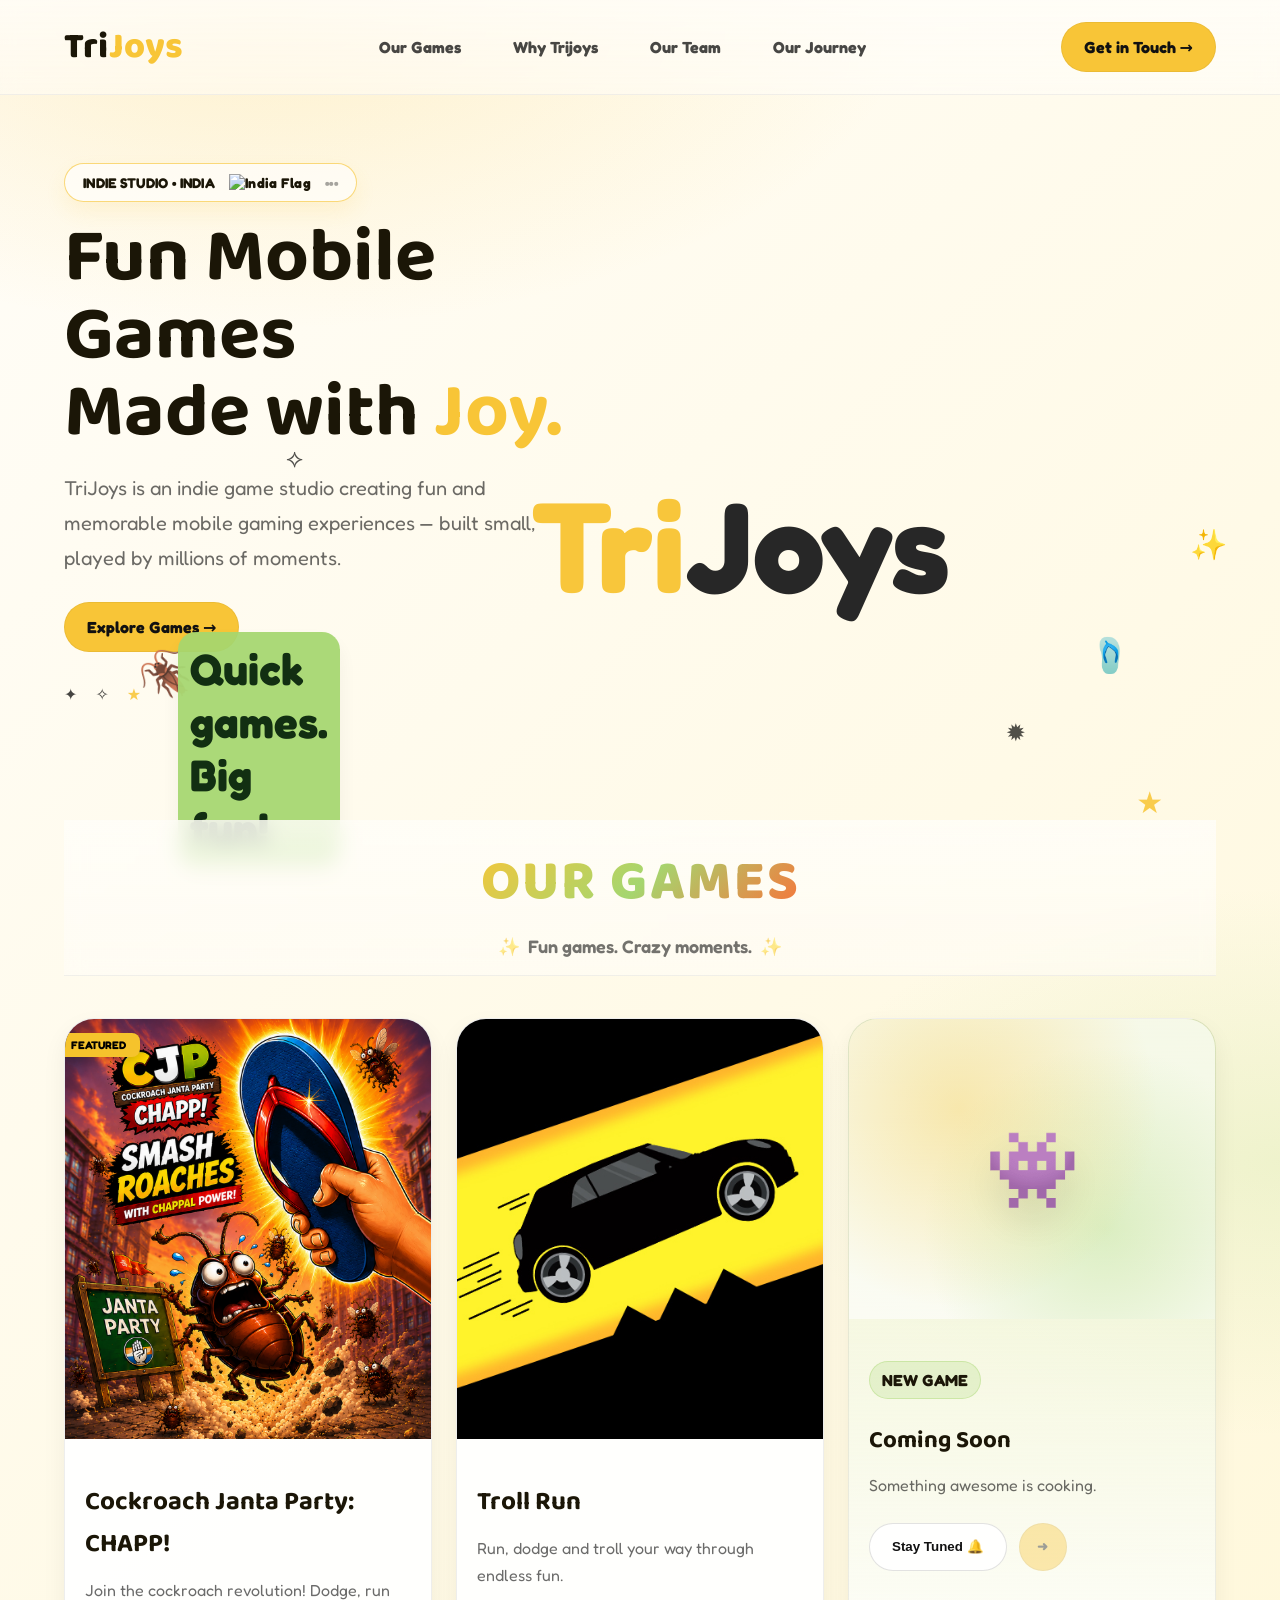
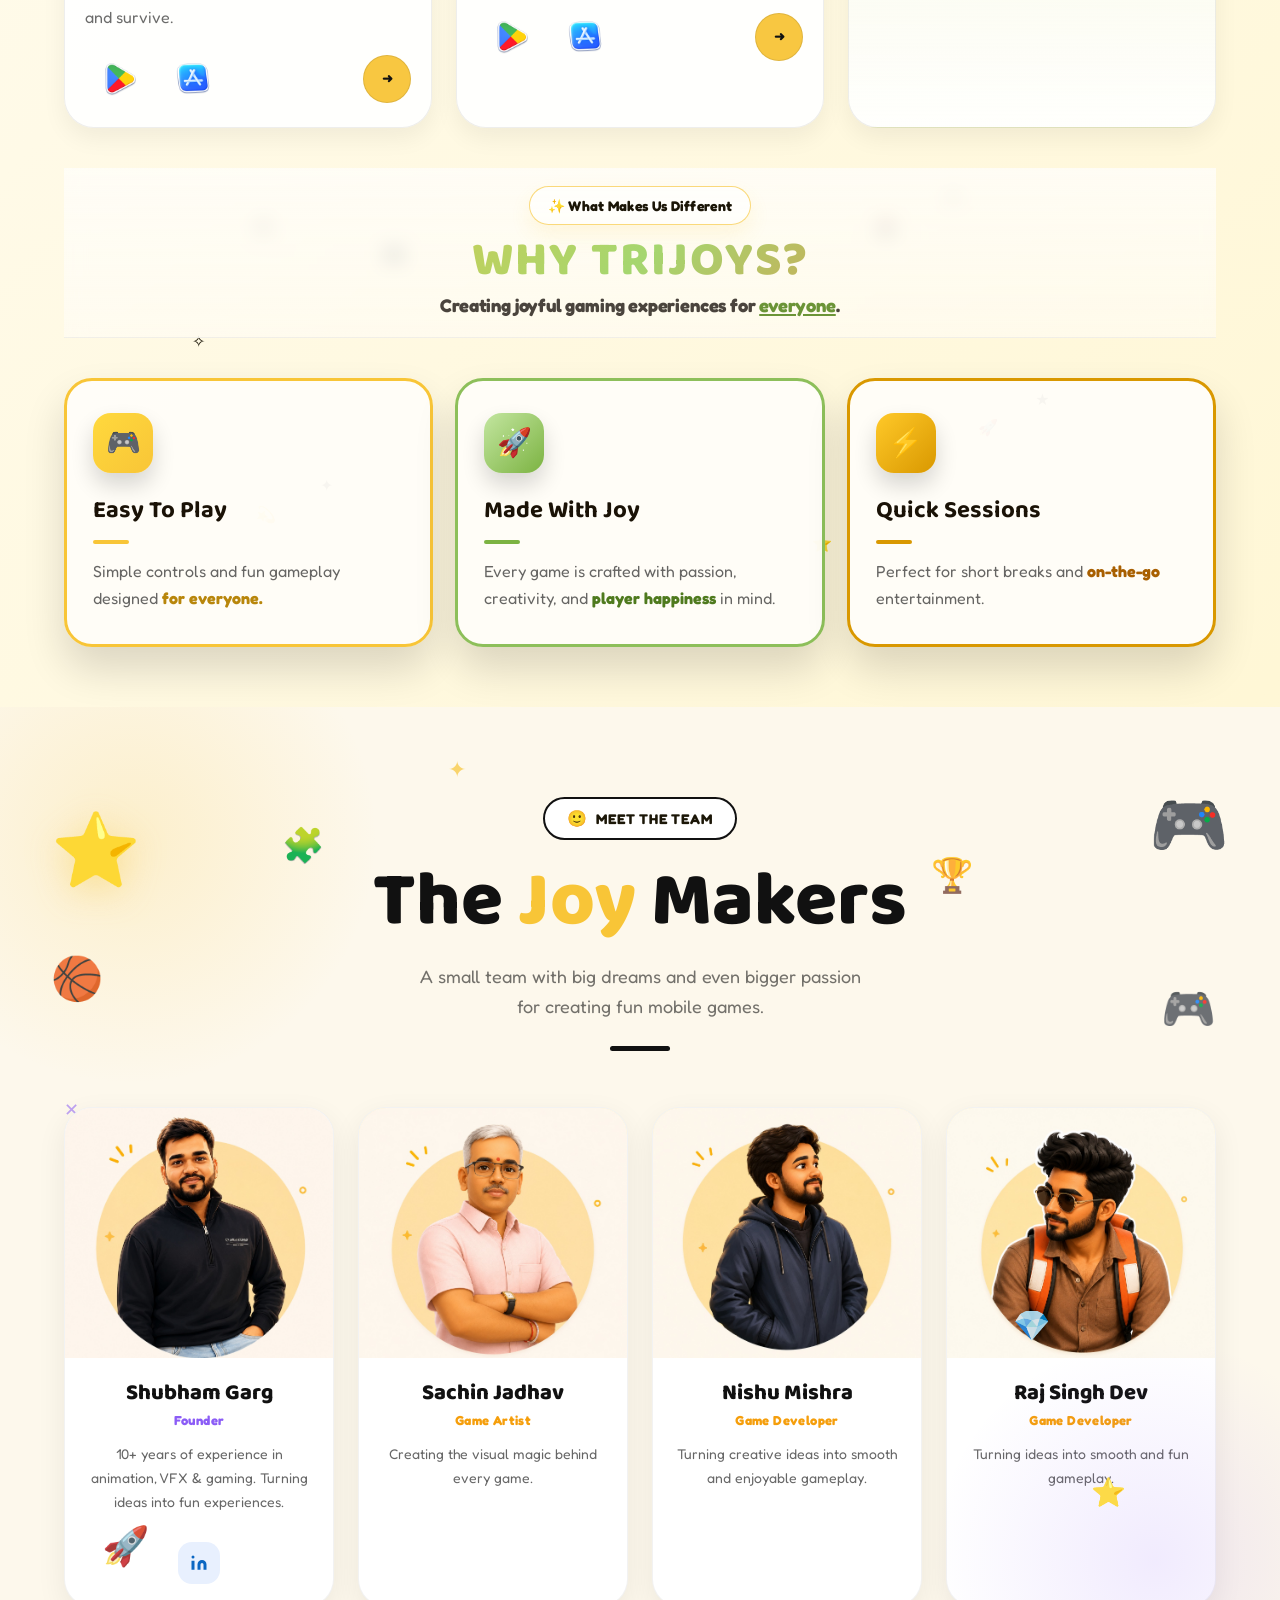
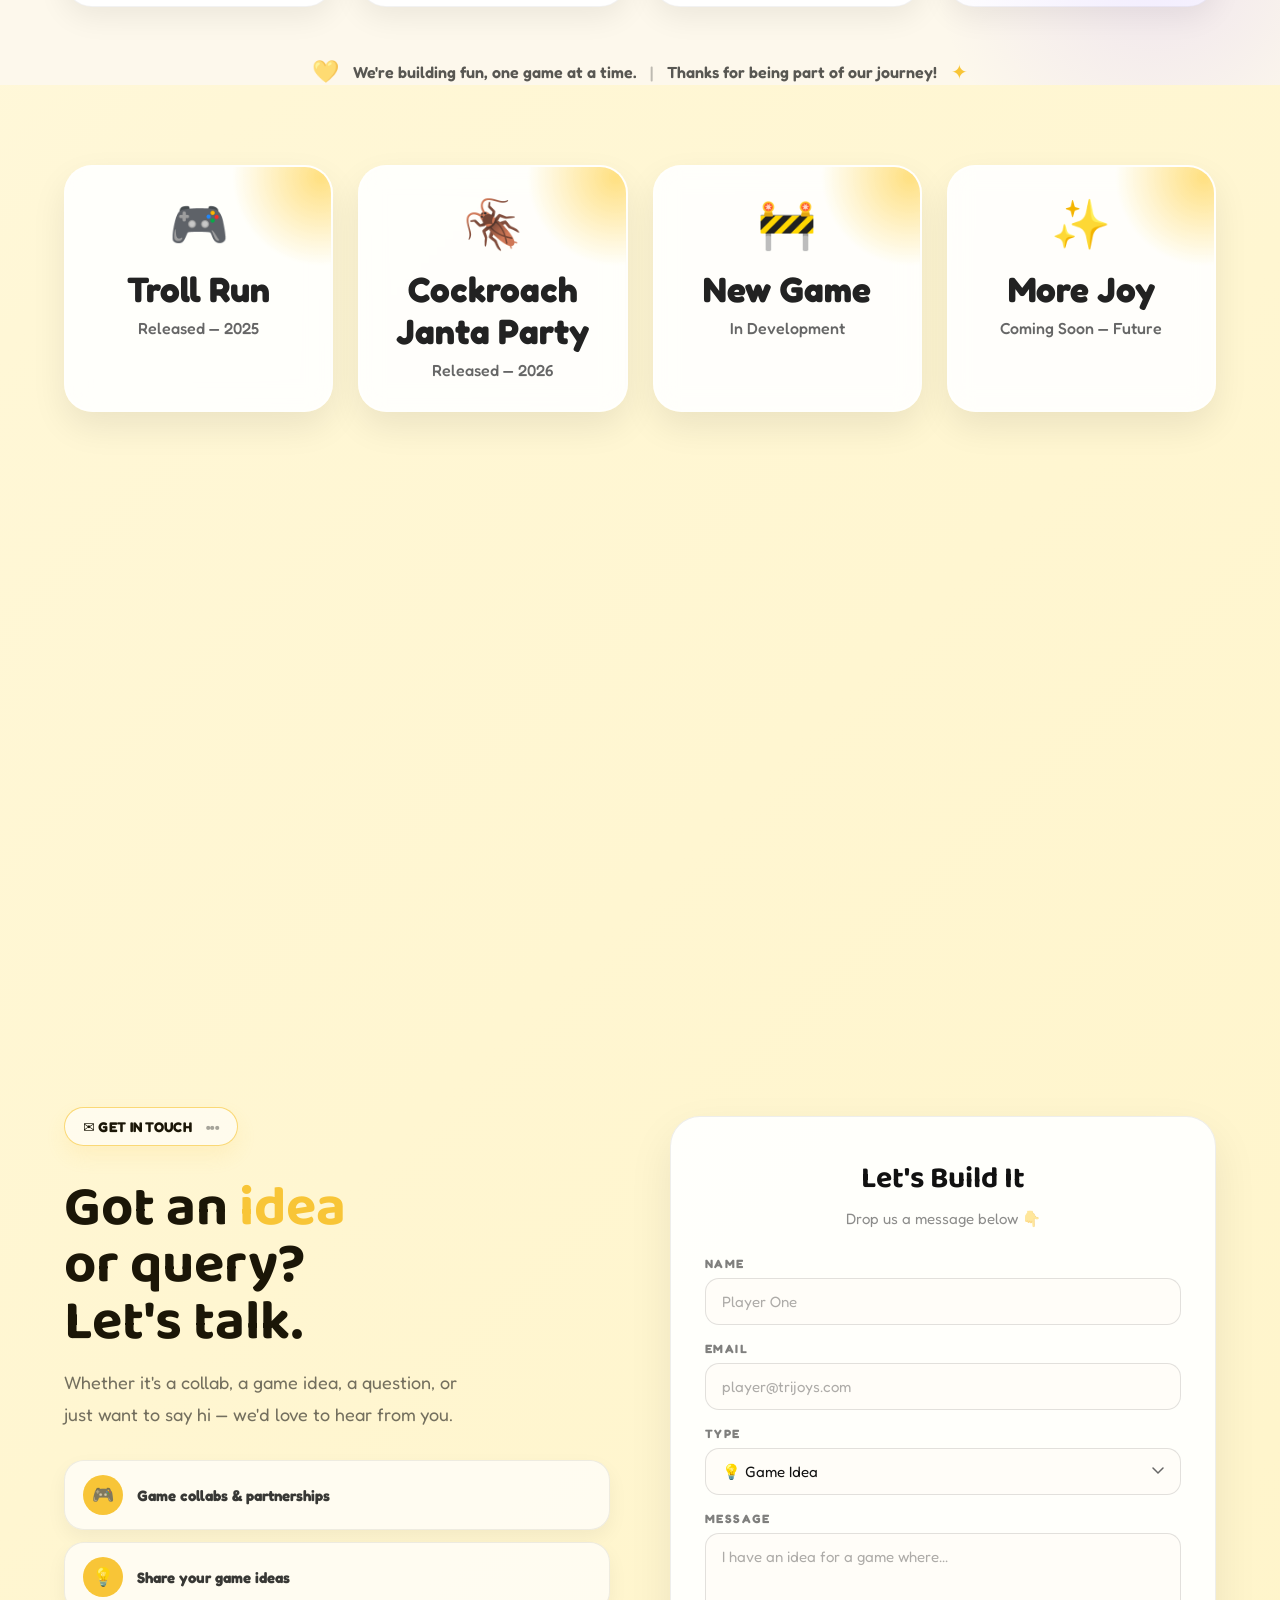
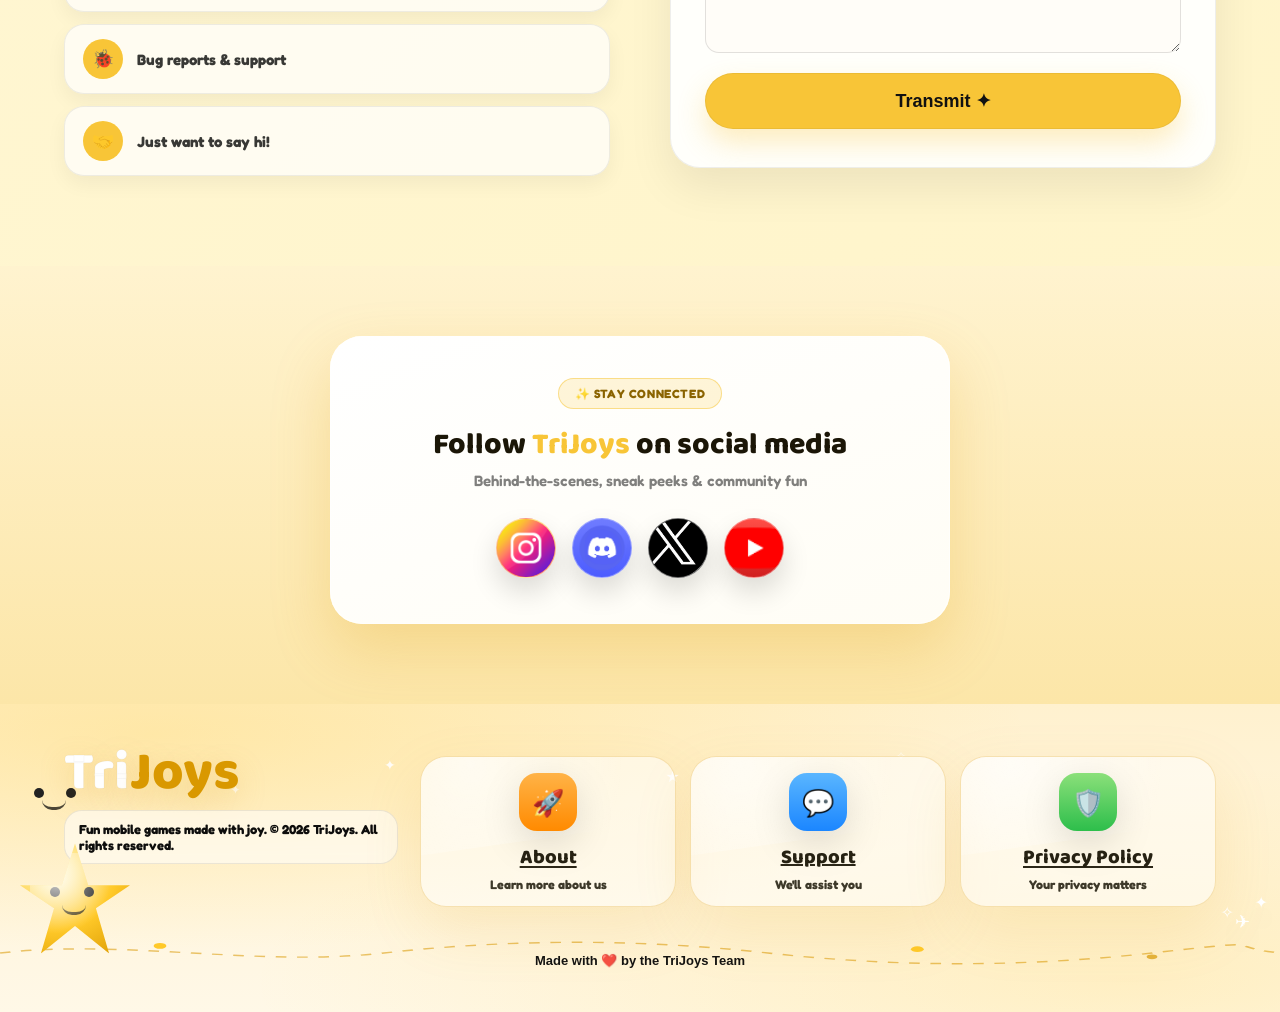
==== commit aace3b78: "Updated website content" ====
--- a/index.html
+++ b/index.html
@@ -2,13 +2,29 @@
 <!DOCTYPE html>
 <html lang="en">
 <head>
-  <meta charset="UTF-8" />
+  <meta charset="UTF-8" >
   <meta name="viewport" content="width=device-width, initial-scale=1.0" />
   <title>TriJoys — Fun Mobile Games Made with Joy</title>
 
   <meta name="description" content="TriJoys is an indie mobile game studio creating fun, quick games with big joy. Explore our featured games and join thousands of players." />
   <meta name="theme-color" content="#F8C537" />
-
+<style>
+  body {
+    font-family: 'Outfit', 'Apple Color Emoji', 'Segoe UI Emoji', sans-serif;
+  }
+  .footer-credit {
+    font-family: -apple-system, BlinkMacSystemFont, 'Apple Color Emoji', 'Segoe UI Emoji', 'Segoe UI Symbol', sans-serif !important;
+  }
+
+  /* Also fix other emoji elements */
+  .jm-footer-heart,
+  .jm-kicker-emoji,
+  .feature-icon,
+  .stat-emoji,
+  .ci-icon {
+    font-family: -apple-system, BlinkMacSystemFont, 'Apple Color Emoji', 'Segoe UI Emoji', sans-serif !important;
+  }
+</style>
   <link rel="stylesheet" href="css/style.css" />
 
   <link rel="preconnect" href="https://fonts.googleapis.com" />
@@ -73,10 +89,6 @@
           <span class="sparkle s1">✦</span>
           <span class="sparkle s2">✧</span>
           <span class="star st1">★</span>
-          <span class="star st2">☆</span>
-          <span class="gamepad">🎮</span>
-        </div>
-      </div>
 
       <div class="hero-image" data-tilt data-reveal>
         
@@ -559,7 +571,7 @@
         </svg>
 
         <div class="footer-credit">
-          Made with <span class="heart"></span> by the TriJoys team
+          Made with ❤️ by the TriJoys Team
         </div>
       </div>
     </div>
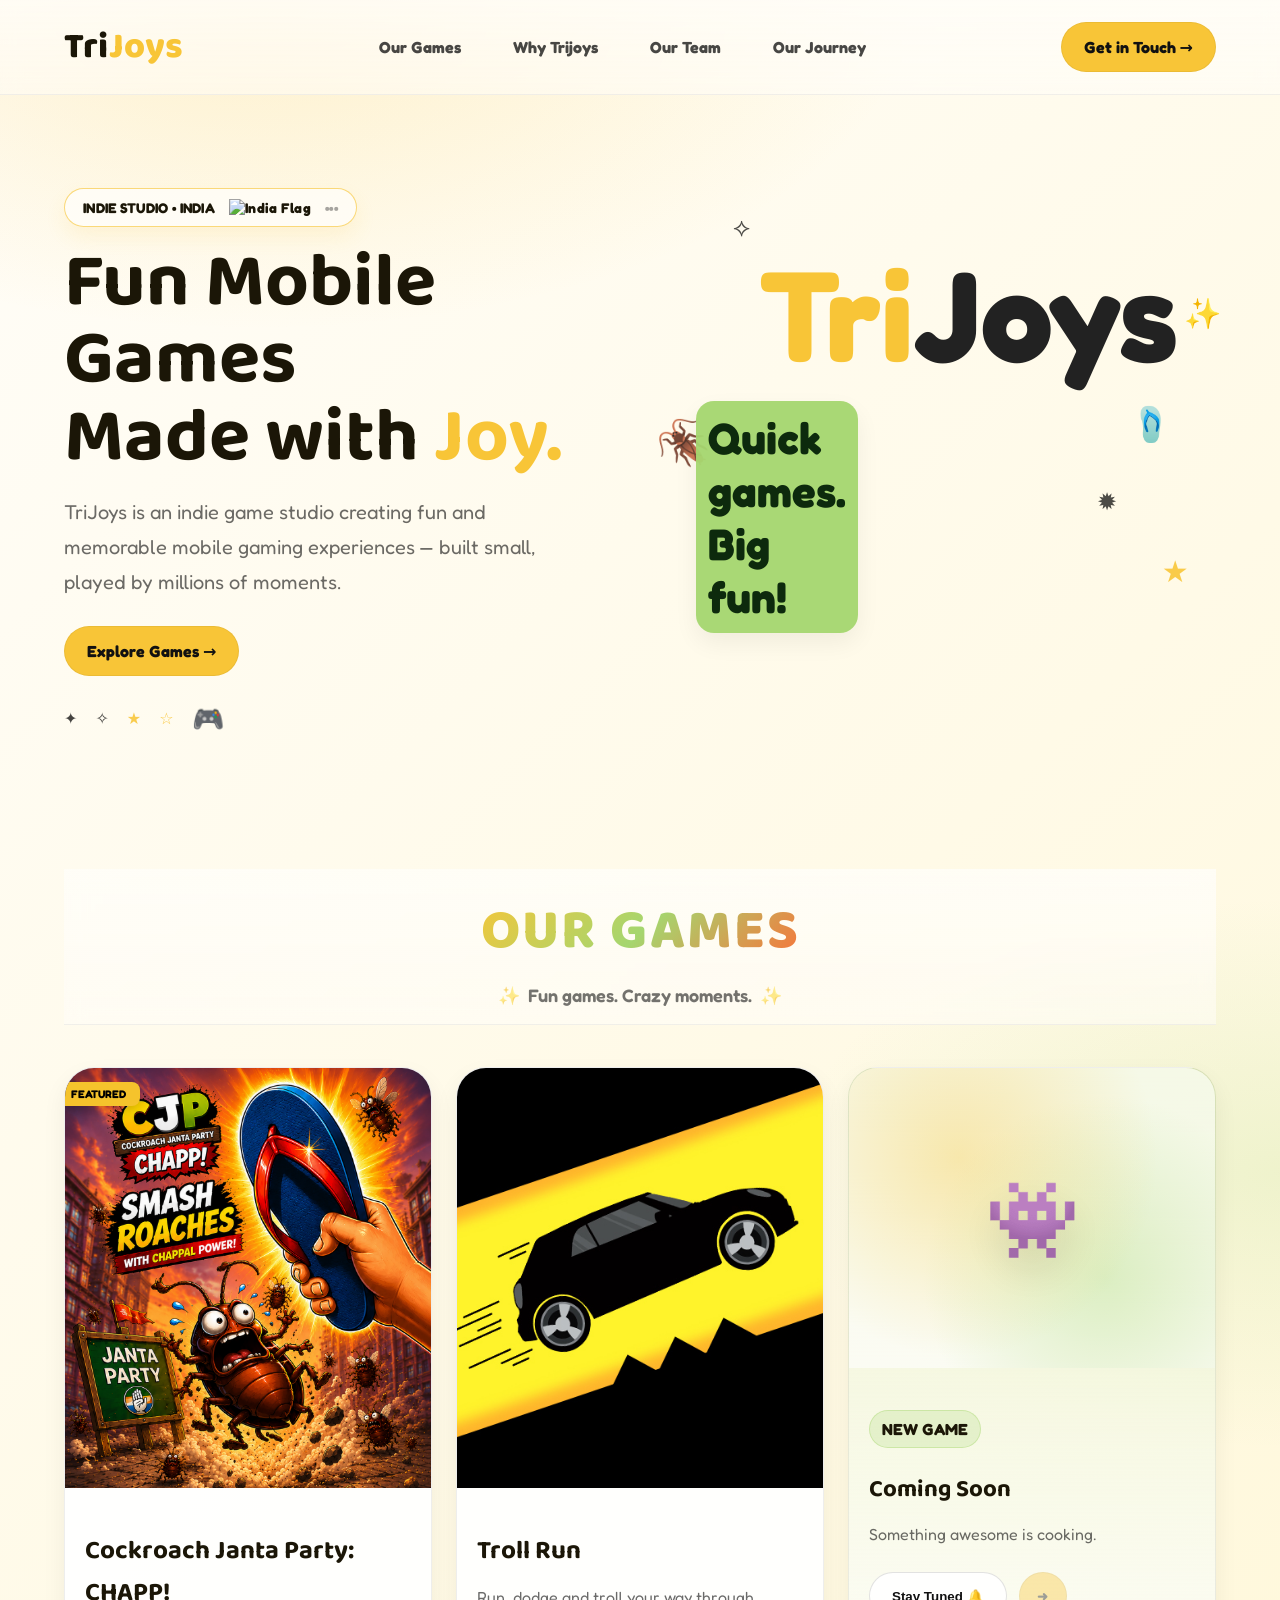
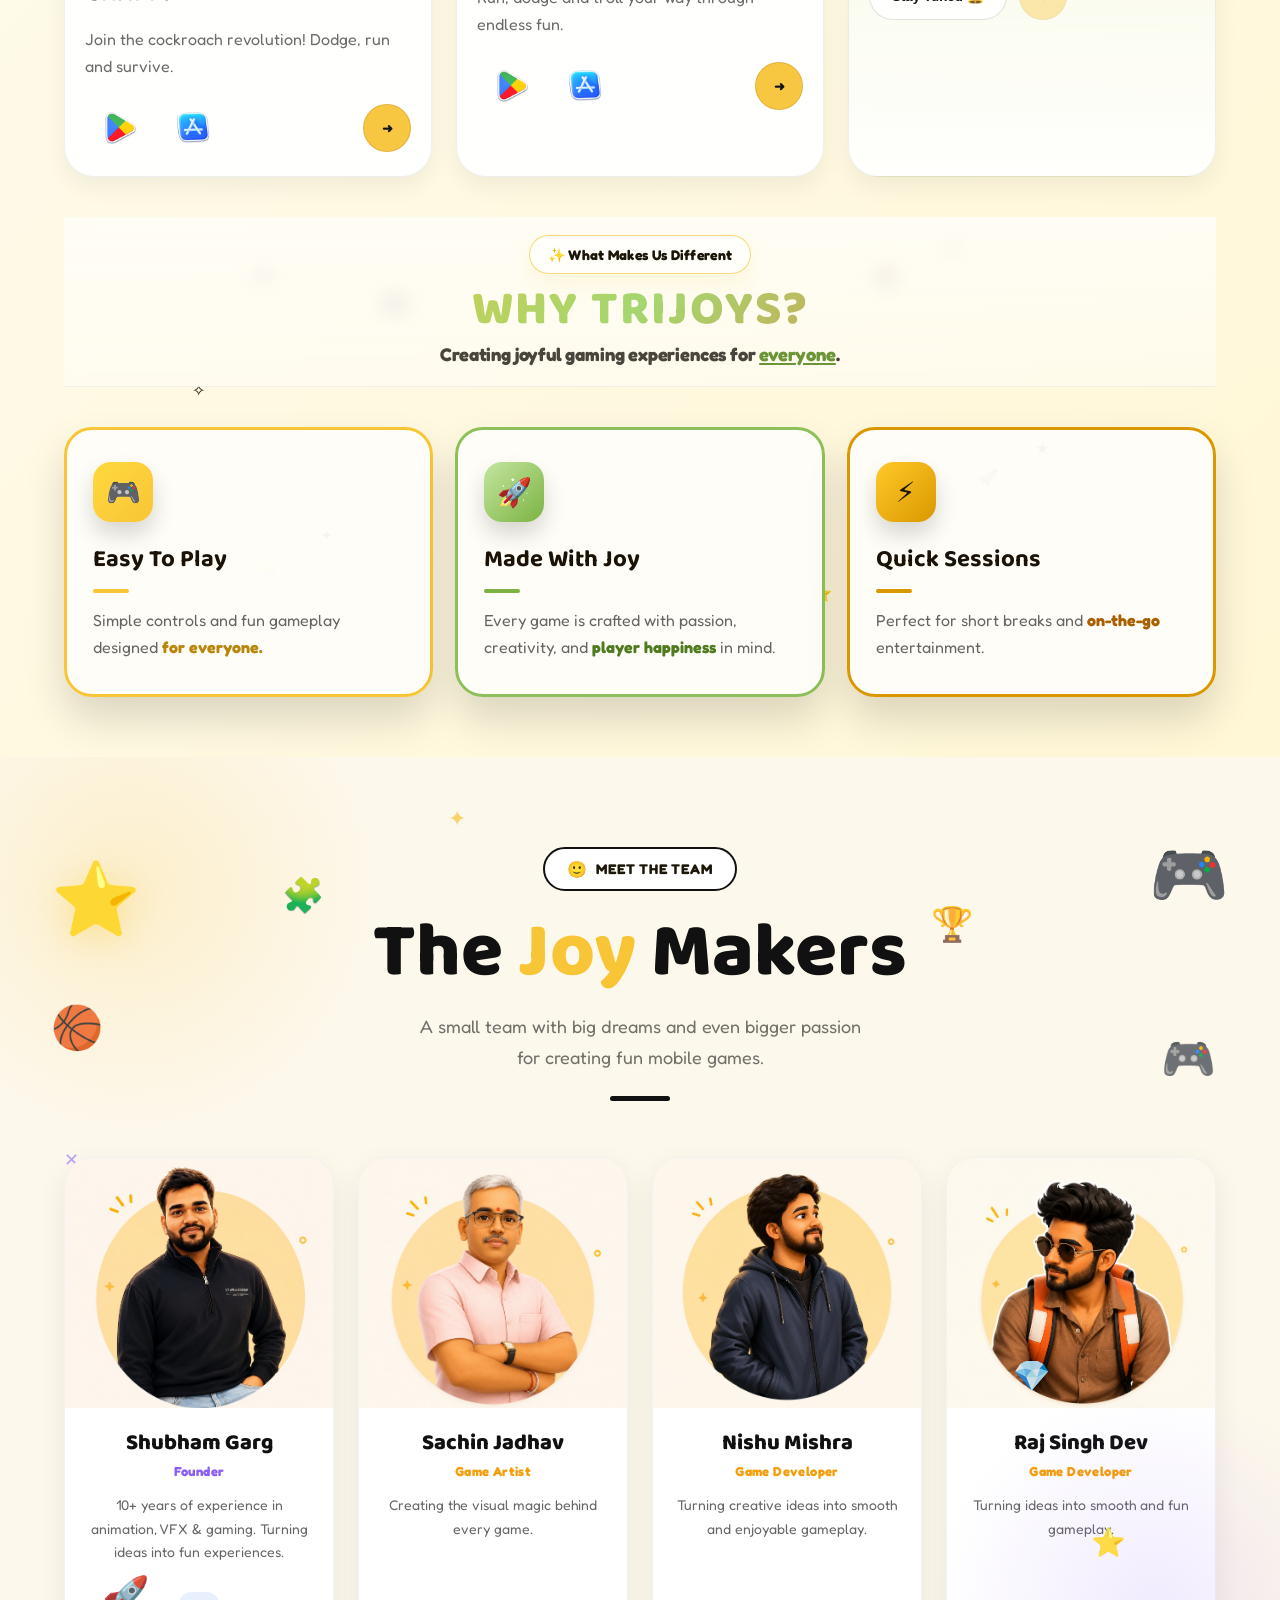
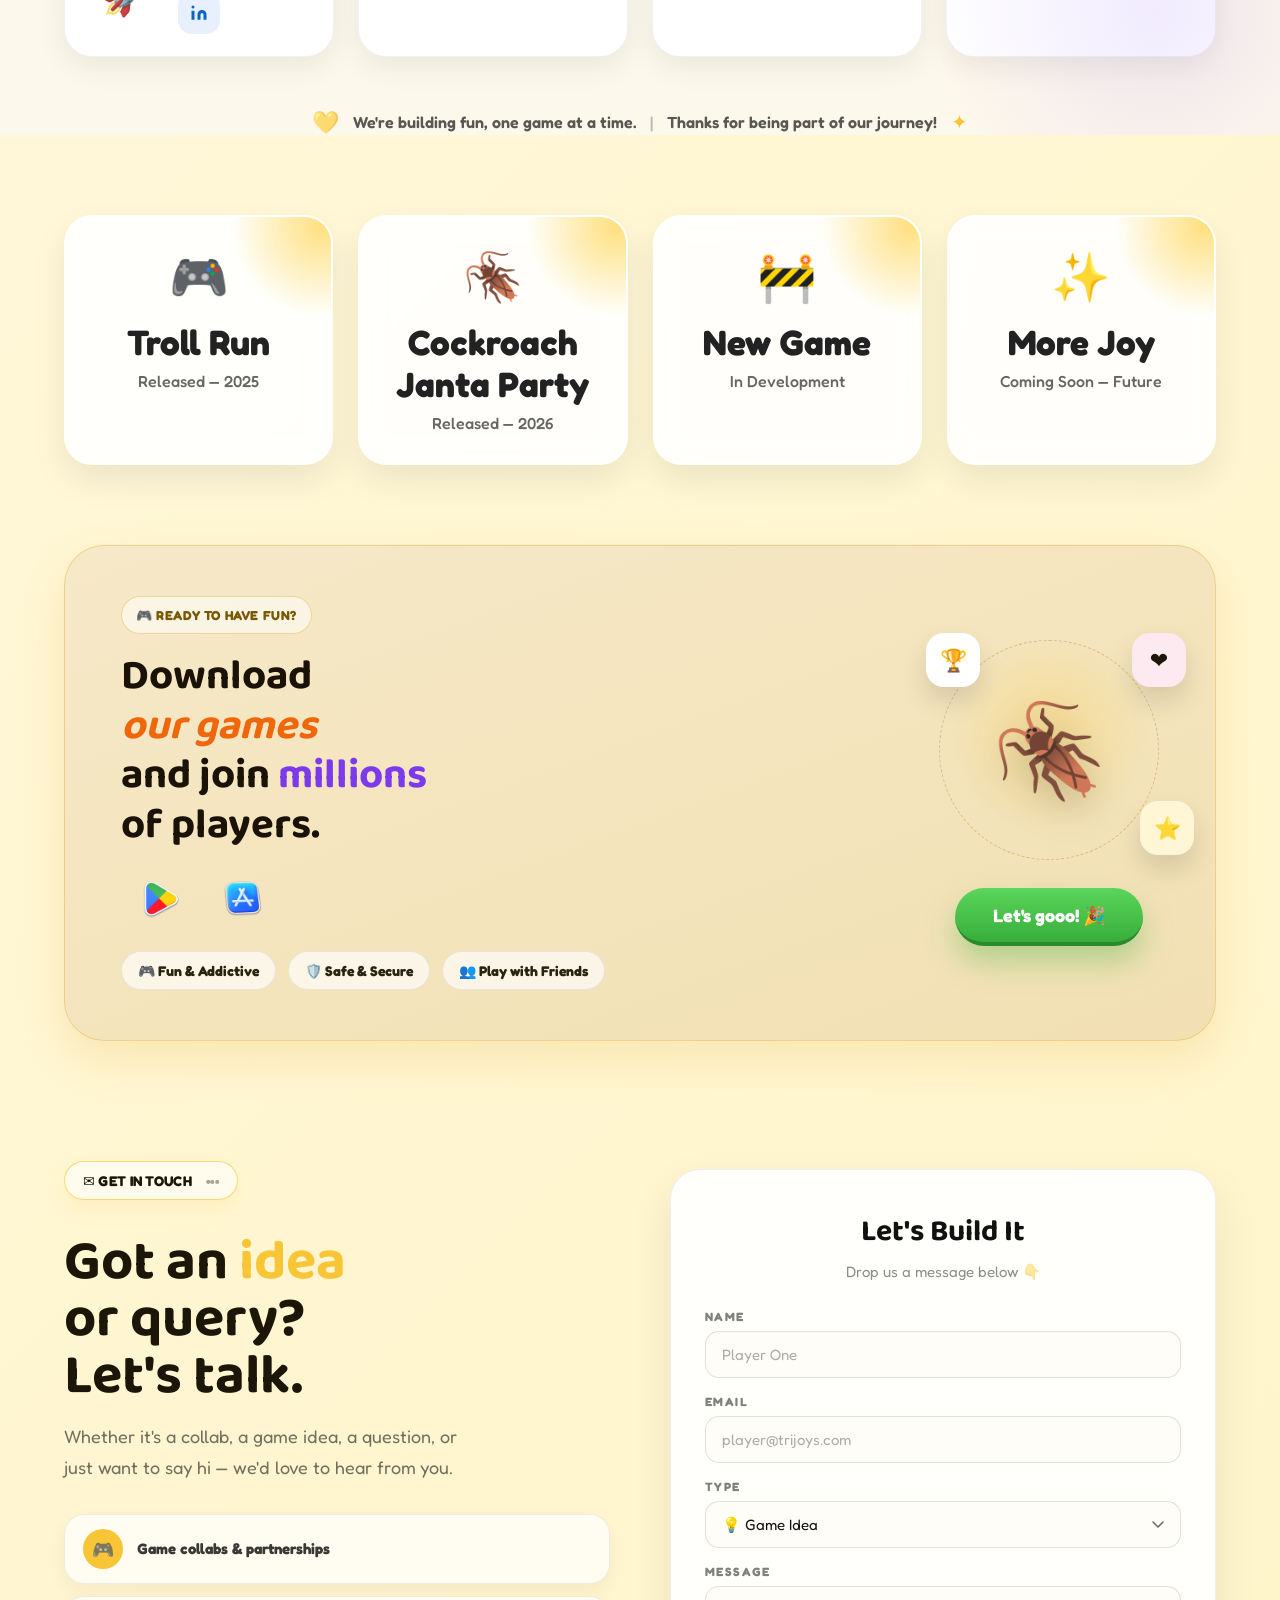
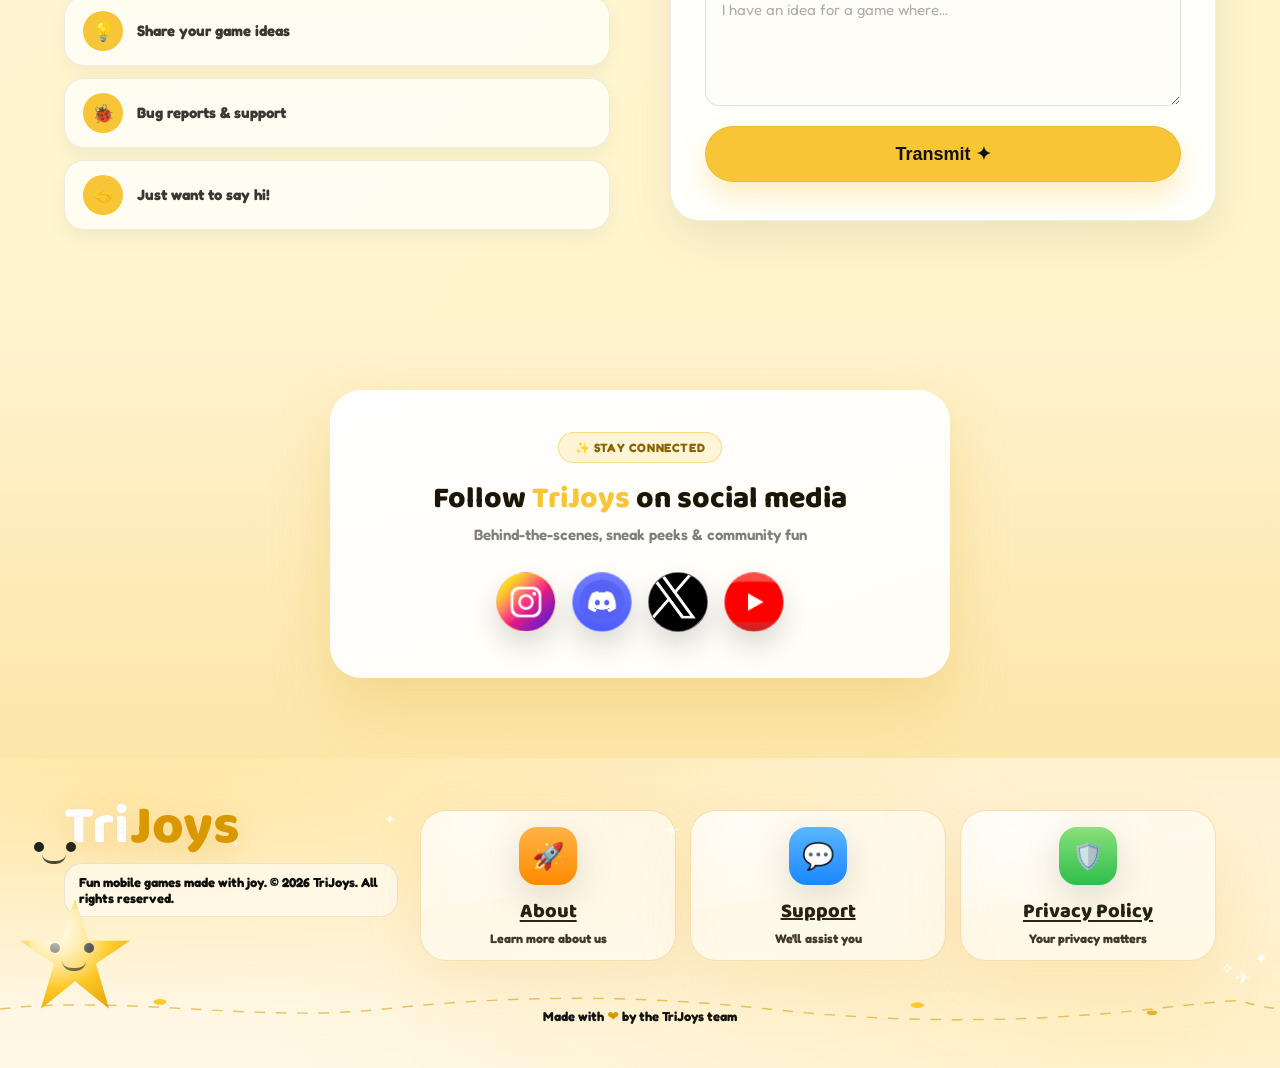
==== commit cf3505b9: "Update website" ====
--- a/index.html
+++ b/index.html
@@ -2,29 +2,13 @@
 <!DOCTYPE html>
 <html lang="en">
 <head>
-  <meta charset="UTF-8" >
+  <meta charset="UTF-8" />
   <meta name="viewport" content="width=device-width, initial-scale=1.0" />
   <title>TriJoys — Fun Mobile Games Made with Joy</title>
 
   <meta name="description" content="TriJoys is an indie mobile game studio creating fun, quick games with big joy. Explore our featured games and join thousands of players." />
   <meta name="theme-color" content="#F8C537" />
-<style>
-  body {
-    font-family: 'Outfit', 'Apple Color Emoji', 'Segoe UI Emoji', sans-serif;
-  }
-  .footer-credit {
-    font-family: -apple-system, BlinkMacSystemFont, 'Apple Color Emoji', 'Segoe UI Emoji', 'Segoe UI Symbol', sans-serif !important;
-  }
-
-  /* Also fix other emoji elements */
-  .jm-footer-heart,
-  .jm-kicker-emoji,
-  .feature-icon,
-  .stat-emoji,
-  .ci-icon {
-    font-family: -apple-system, BlinkMacSystemFont, 'Apple Color Emoji', 'Segoe UI Emoji', sans-serif !important;
-  }
-</style>
+
   <link rel="stylesheet" href="css/style.css" />
 
   <link rel="preconnect" href="https://fonts.googleapis.com" />
@@ -89,6 +73,10 @@
           <span class="sparkle s1">✦</span>
           <span class="sparkle s2">✧</span>
           <span class="star st1">★</span>
+          <span class="star st2">☆</span>
+          <span class="gamepad">🎮</span>
+        </div>
+      </div>
 
       <div class="hero-image" data-tilt data-reveal>
         
@@ -571,7 +559,7 @@
         </svg>
 
         <div class="footer-credit">
-          Made with ❤️ by the TriJoys Team
+          Made with <span class="heart">❤️</span> by the TriJoys team
         </div>
       </div>
     </div>
@@ -638,5 +626,4 @@
   </script>
 
 </body>
-</html>
-
+</html>
